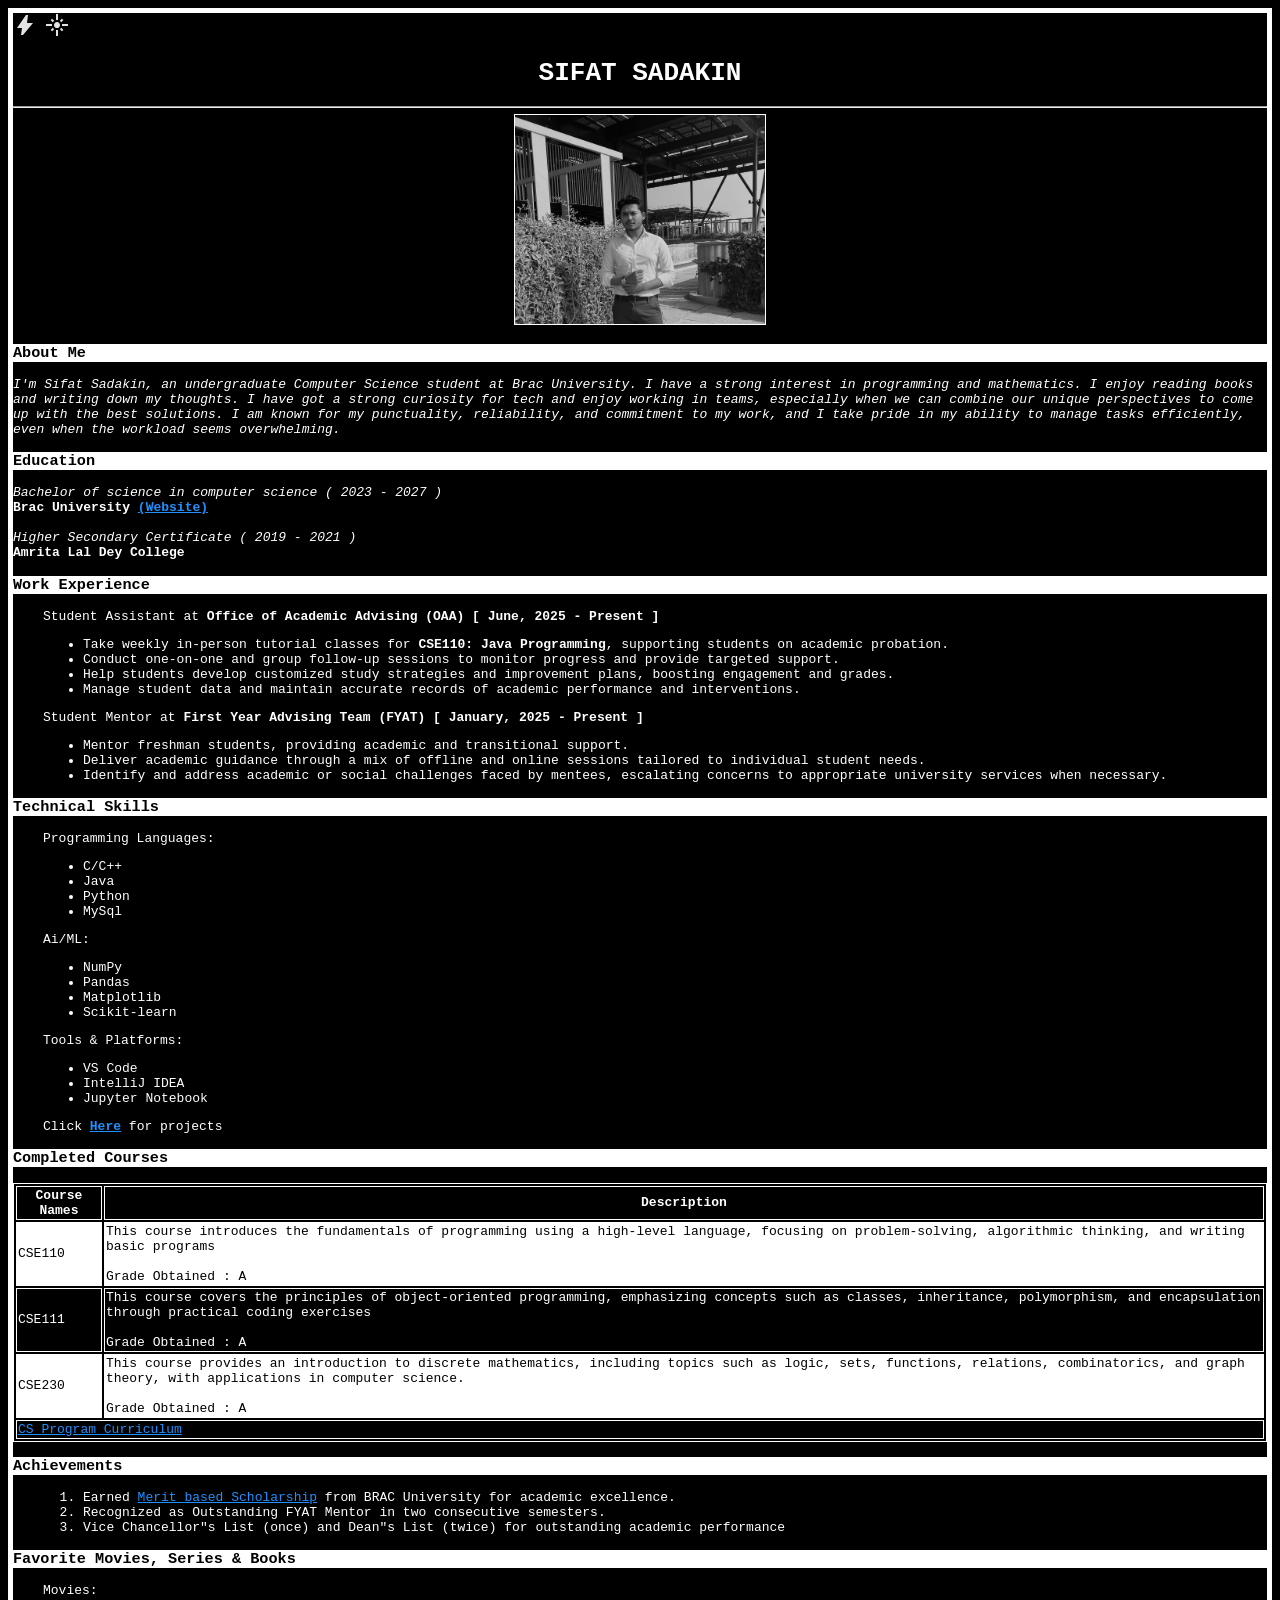
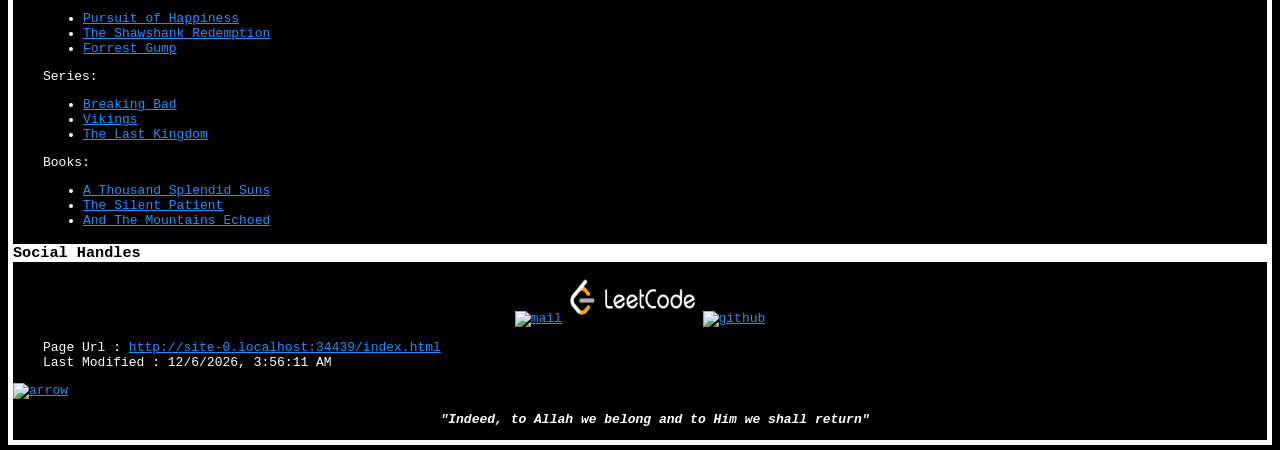
==== index.html @ 4cf9a03c "Add files via upload" ====
<!DOCTYPE html>
<html lang="en">
<head>
    <meta charset="UTF-8">
    <meta name="viewport" content="width=device-width, initial-scale=1.0">
    <title>Portfolio page</title>
    <link rel="stylesheet" href="style.css">
    <style>
        a {
            color:dodgerblue;
        }
    </style>
    </head>
<body>
    <svg xmlns="http://www.w3.org/2000/svg" height="24px" viewBox="0 -960 960 960" width="24px" fill="#e3e3e3" onclick="toggleMode()"><path d="m320-80 40-280H160l360-520h80l-40 320h240L400-80h-80Z"/></svg>
    <svg xmlns="http://www.w3.org/2000/svg" height="24px" viewBox="0 -960 960 960" width="24px" fill="#e3e3e3" onclick="toggleMode()"><path d="M40-440v-80h240v80H40Zm270-154-84-84 56-56 84 84-56 56Zm130-86v-240h80v240h-80Zm210 86-56-56 84-84 56 56-84 84Zm30 154v-80h240v80H680Zm-200 80q-50 0-85-35t-35-85q0-50 35-85t85-35q50 0 85 35t35 85q0 50-35 85t-85 35Zm198 134-84-84 56-56 84 84-56 56Zm-396 0-56-56 84-84 56 56-84 84ZM440-40v-240h80v240h-80Z"/></svg>
    <div id="d1">
        <h1>SIFAT SADAKIN</h1>
        <hr>
        <img src="me.jpg"  width="250" alt="MyPicture" title="display picture" style="border: 1px solid white;">     
    </div>

    <h3> About Me </h3> 

    <i>I'm Sifat Sadakin, an undergraduate Computer Science student at Brac University. I have a strong interest in programming and mathematics. I enjoy reading books and writing down my thoughts. I have got a strong curiosity for tech and enjoy working in teams, especially when we can combine our unique perspectives to come up with the best solutions. I am known for my punctuality, reliability, and commitment to my work, and I take pride in my ability to manage tasks efficiently, even when the workload seems overwhelming.</i>
    <h3> Education </h3> 

    <i>Bachelor of science in computer science ( 2023 - 2027 )</i><br> 
    <b>Brac University <a href="https://www.bracu.ac.bd/">(Website)</a></b><br><br>
    <i>Higher Secondary Certificate ( 2019 - 2021 )</i><br>
    <b>Amrita Lal Dey College</b>

    <h3> Work Experience </h3> 

    <p>Student Assistant at <b>Office of Academic Advising (OAA) [ June, 2025 - Present ] </b></p>
    <ul>
        <li>Take weekly in-person tutorial classes for <b>CSE110: Java Programming</b>, supporting students on academic probation.</li>
        <li>Conduct one-on-one and group follow-up sessions to monitor progress and provide targeted support.</li>
        <li>Help students develop customized study strategies and improvement plans, boosting engagement and grades.</li>
        <li>Manage student data and maintain accurate records of academic performance and interventions.</li>
    </ul>

    <p>Student Mentor at <b>First Year Advising Team (FYAT) [ January, 2025 - Present ]</b></p>
    <ul>
        <li>Mentor freshman students, providing academic and transitional support.</li>
        <li>Deliver academic guidance through a mix of offline and online sessions tailored to individual student needs.</li>
        <li>Identify and address academic or social challenges faced by mentees, escalating concerns to appropriate university services when necessary.</li>
    </ul>
    <h3> Technical Skills </h3>

    <p>Programming Languages:</p>
    <ul>
        <li> C/C++</li>
        <li>Java</li>
        <li>Python</li>
        <li>MySql</li>
    </ul>

    <p>Ai/ML:</p>
    <ul> 
        <li>NumPy</li>
        <li>Pandas</li>
        <li>Matplotlib</li>
        <li>Scikit-learn</li>
    </ul>

    <p>Tools & Platforms:</p>
    <ul> 
        <li>VS Code</li>
        <li>IntelliJ IDEA</li>
        <li>Jupyter Notebook</li>
    </ul>
    <p> Click <b><a href="project.html">Here</a></b> for projects</p>
    <h3> Completed Courses </h3> 
    <table>

        <thead>
            <tr>
                <th> Course Names</th>
                <th> Description </th>
            </tr>
        </thead>

        <tbody>
            <tr>
                <td> CSE110</td>
                <td> This course introduces the fundamentals of programming using a high-level language, focusing on problem-solving, algorithmic thinking, and writing basic programs <br><br>Grade Obtained : A</td>
                
            </tr>
            <tr>
                <td> CSE111</td>
                <td> This course covers the principles of object-oriented programming, emphasizing concepts such as classes, inheritance, polymorphism, and encapsulation through practical coding exercises<br><br>Grade Obtained : A</td>
            </tr>
            <tr>
                <td> CSE230</td>
                <td> This course provides an introduction to discrete mathematics, including topics such as logic, sets, functions, relations, combinatorics, and graph theory, with applications in computer science.<br><br>Grade Obtained : A</td>
            </tr>
        </tbody>
        <tfoot>
            <tr> 
                <td colspan="2"> <a href="https://www.bracu.ac.bd/sites/default/files/CSE/PDF/Semester%20Wise%20CS%20(Tabular%20form)-new.pdf" target="_blank"> CS Program Curriculum </a></td>
            </tr>
        </tfoot>
    </table>
    


    <h3> Achievements </h3> 
    <ol> 
        <li> Earned <a href="https://www.bracu.ac.bd/admissions/international-applicants/scholarship-financial-aid" target="_blank"> Merit based Scholarship</a> from BRAC University for academic excellence.</li>
        <li> Recognized as Outstanding FYAT Mentor in two consecutive semesters.</li>
        <li>Vice Chancellor"s List (once) and Dean"s List (twice) for outstanding academic performance</li>
    </ol>

    <h3> Favorite Movies, Series & Books </h3> 
    <p>Movies:</p>
    <ul>
        <li> <a href="https://www.imdb.com/title/tt0454921/" target="_blank"> Pursuit of Happiness </a></li>
        <li> <a href="https://www.imdb.com/title/tt0111161/" target="_blank"> The Shawshank Redemption </a></li>
        <li> <a href="https://www.imdb.com/title/tt0109830/" target="_blank"> Forrest Gump </a></li>
    </ul>

    <p>Series:</p>
    <ul>
        <li> <a href="https://www.imdb.com/title/tt0903747/" target="_blank"> Breaking Bad </a></li>
        <li> <a href="https://www.imdb.com/title/tt2306299/" target="_blank"> Vikings </a></li>
        <li> <a href="https://www.imdb.com/title/tt4179452/" target="_blank"> The Last Kingdom </a></li>
    </ul>
    <p>Books:</p>
    <ul> 
        <li> <a href="https://en.wikipedia.org/wiki/A_Thousand_Splendid_Suns" target="_blank"> A Thousand Splendid Suns </a></li>
        <li> <a href="https://en.wikipedia.org/wiki/The_Silent_Patient" target="_blank"> The Silent Patient </a></li>
        <li> <a href="https://en.wikipedia.org/wiki/And_the_Mountains_Echoed" target="_blank"> And The Mountains Echoed </a></li>
    </ul>

    <h3> Social Handles </h3> 
    <div style="text-align: center;">
    <a href="mailto:sifat.sadakin2002@gmail.com" target="_blank"><img src="https://cdn-icons-png.flaticon.com/128/17717/17717699.png" alt="mail" height="50" width="50"></a>
    <a href="https://leetcode.com/u/siffyyrox_x/" target="_blank"><img src="[data-uri]" alt="leetcode" height="45" width="125"></a>
    <a href="https://github.com/siffyyrox-x" target="_blank"> <img src="https://cdn-icons-png.flaticon.com/128/733/733553.png" height="50" width="45" alt="github"></a>
    </div>
    <p id="footer"></p>
    <a href="#d1"><img src="https://cdn-icons-png.flaticon.com/128/14035/14035529.png" height="40" width="40" alt="arrow"></a>
    <p style="text-align: center;"><i><b>"Indeed, to Allah we belong and to Him we shall return"</b></i></p>

    <script src="pageUpdate.js"></script>
    



</body>

</html>
---- style.css ----
:root{
    --bg1-color: white;
    --bg2-color : black;
    --text1-color: white;
    --text2-color: black;
    --link-color : red;
    --misc-color : #00aaff;
    --border-color : white;
}

.dark-mode{
    --bg1-color: black;
    --bg2-color : white;
    --text1-color: black;
    --text2-color: white;
    --link-color : black;
    --misc1-color : #1eff00;
    --border-color : black;
}

body{
    border: 5px solid var(--border-color);
    background-color:  var(--bg2-color);
    color: var(--text1-color);
    font-family: monospace;
}

#d1{
    text-align: center;
}

h3{
    background-color: var(--bg1-color);
    color: var(--text2-color); 
}

p,li {
    margin-left: 30px ;
  }

table,th, td{
    border: 1px solid var(--border-color);
}

tbody tr:nth-child(even) {
background-color: var(--bg2-color); 
color: var(--text1-color);
}

tbody tr:nth-child(odd) {
background-color: var(--bg1-color); 
color: var(--text2-color);
}

a{
    color: var(--misc-color);
}

a:hover{
    color: var(--link-color);
}

img:hover{
    border: 1px solid var(--link-color);
}
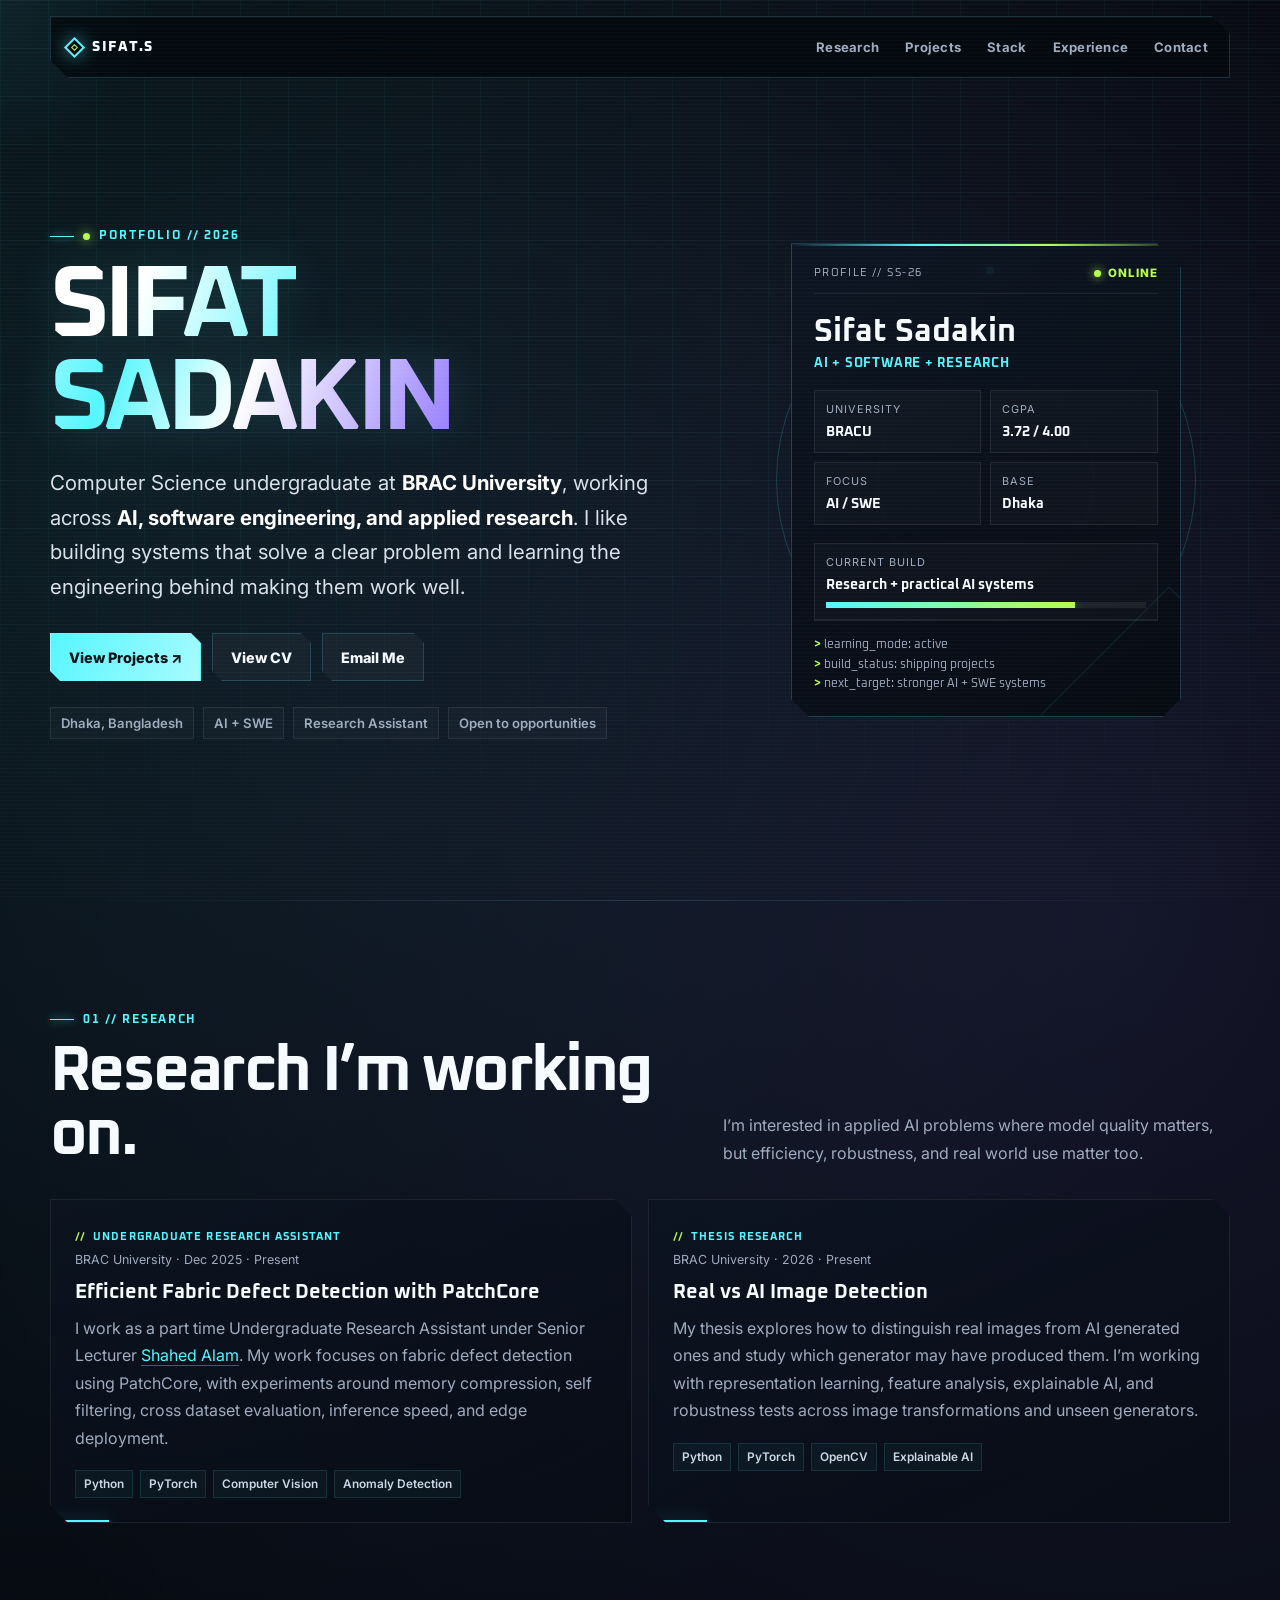
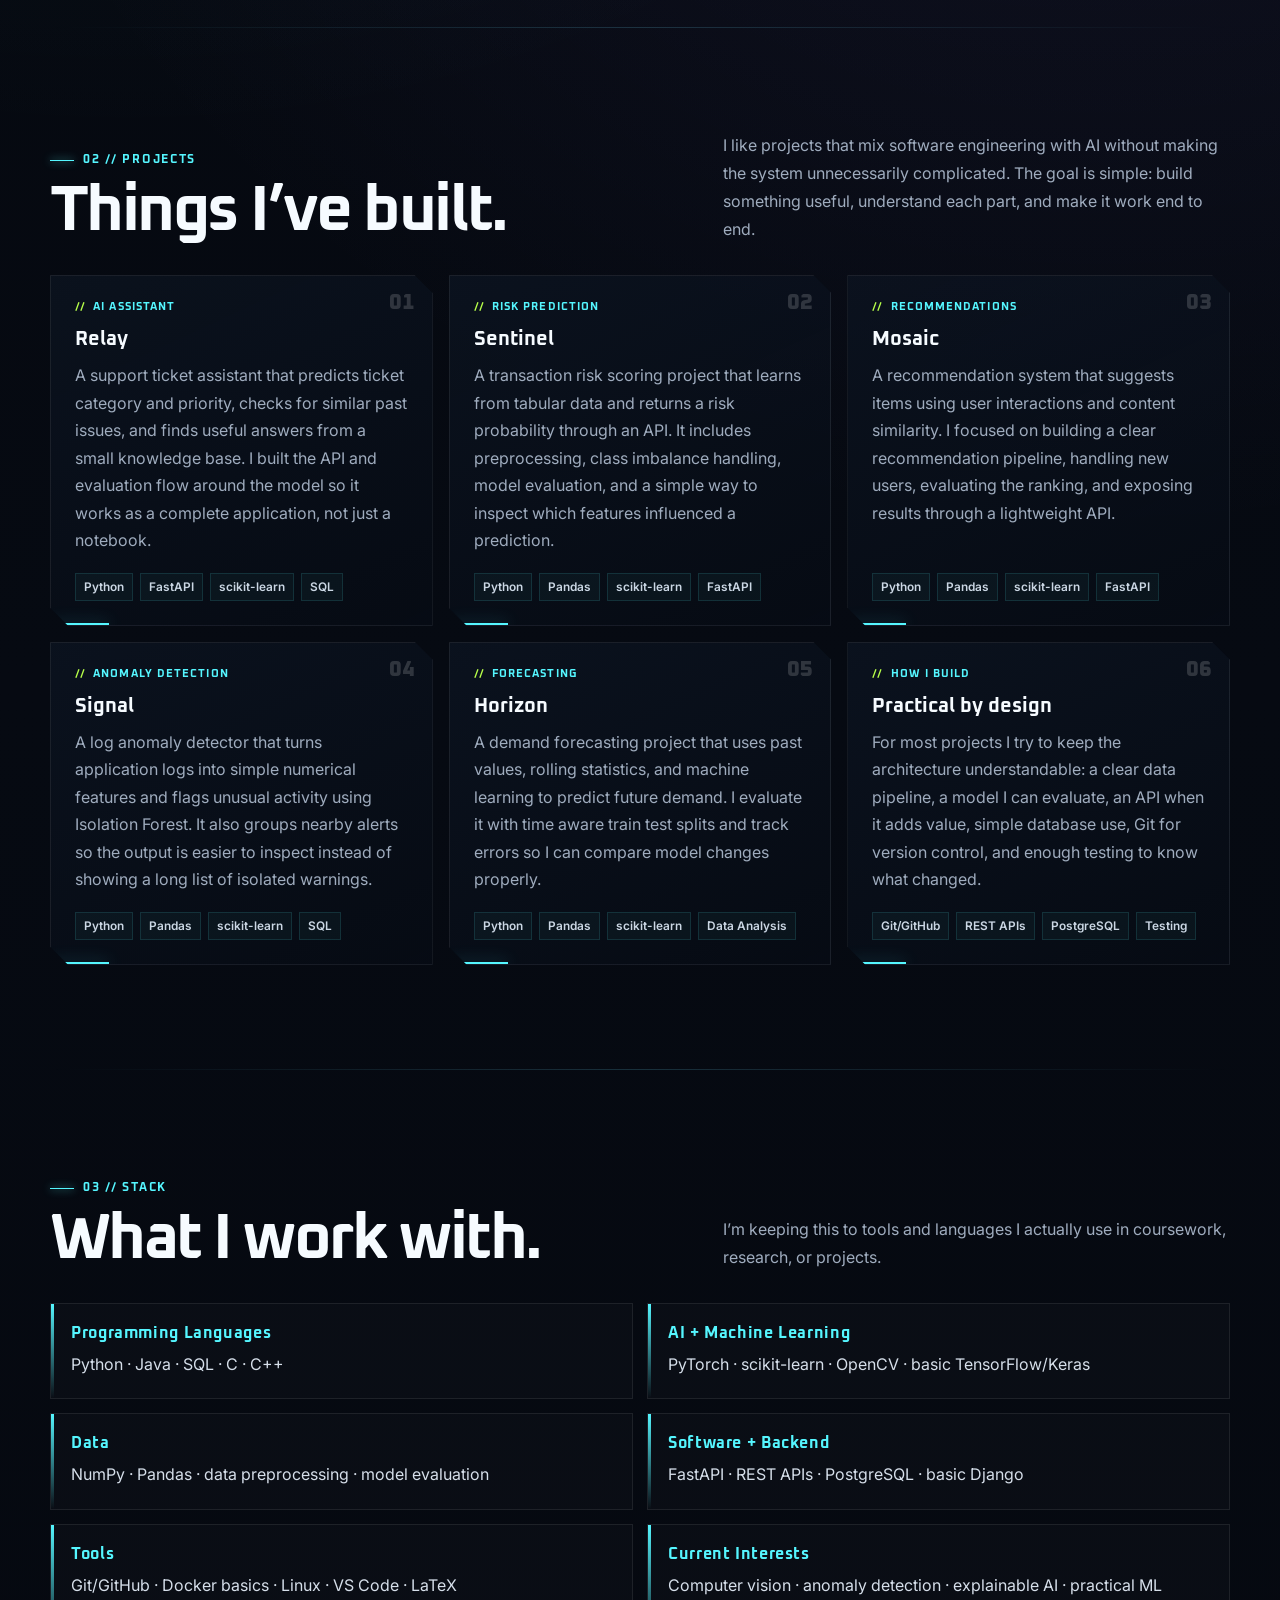
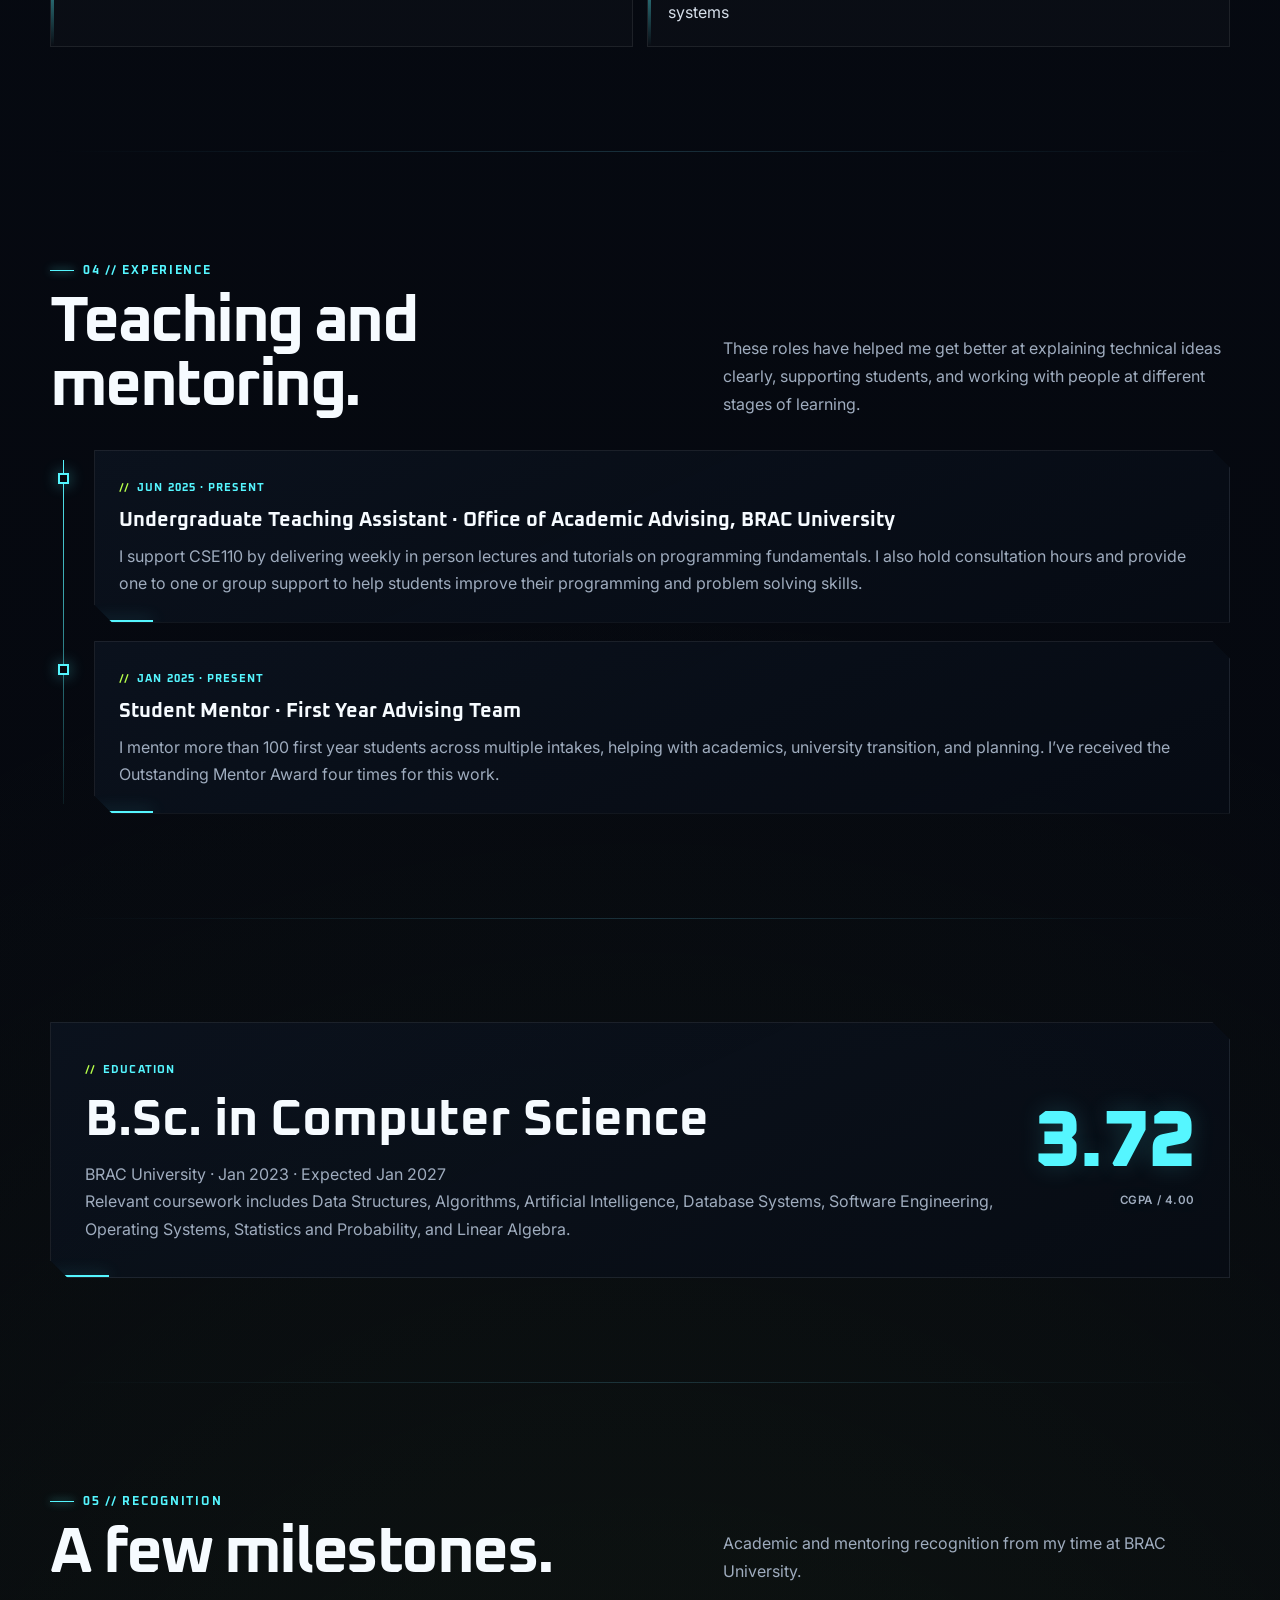
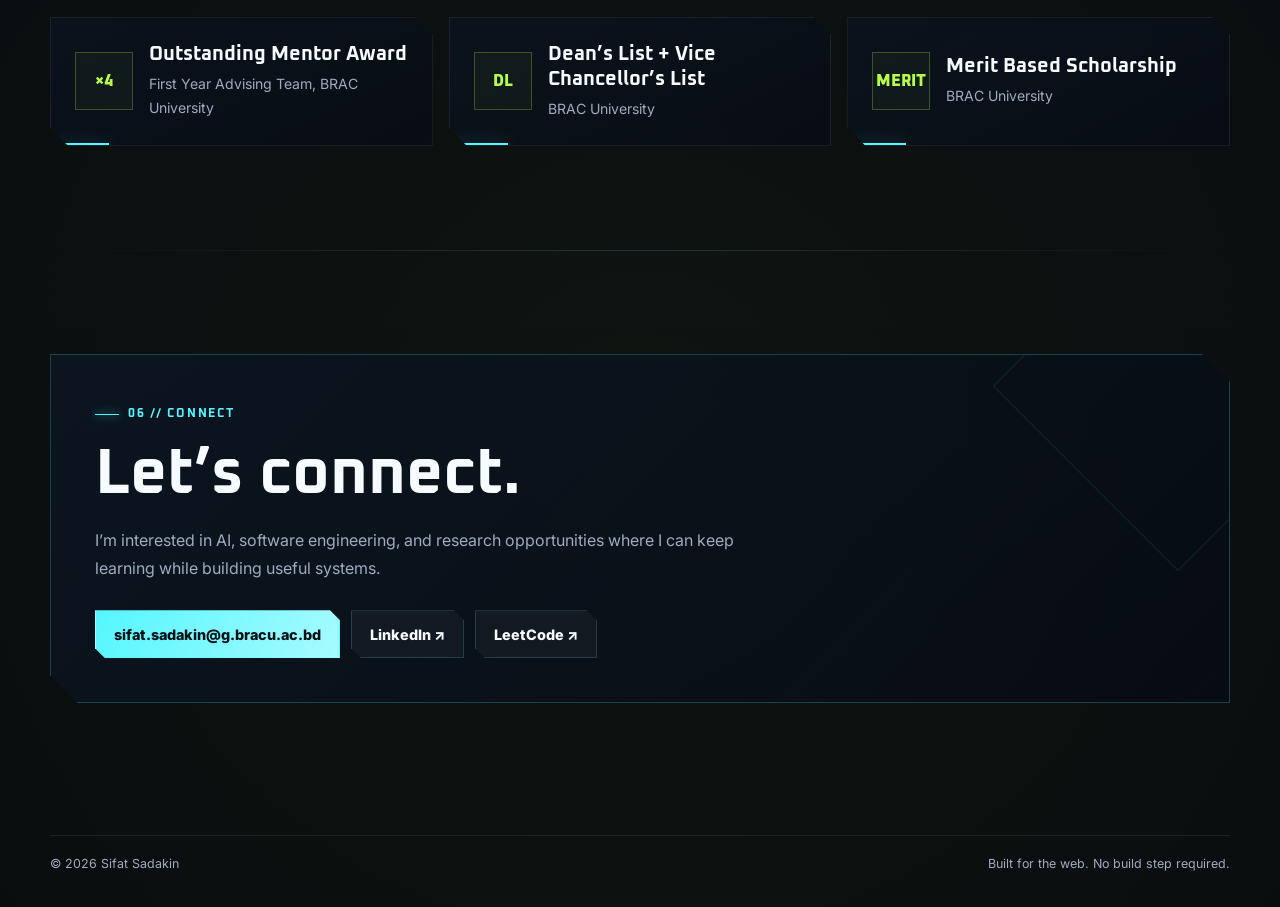
==== commit 37e9cb04: "Update portfolio and CV" ====
--- a/index.html
+++ b/index.html
@@ -1,154 +1,542 @@
-<!DOCTYPE html>
+<!doctype html>
 <html lang="en">
 <head>
-    <meta charset="UTF-8">
-    <meta name="viewport" content="width=device-width, initial-scale=1.0">
-    <title>Portfolio page</title>
-    <link rel="stylesheet" href="style.css">
-    <style>
-        a {
-            color:dodgerblue;
+  <meta charset="utf-8" />
+  <meta name="viewport" content="width=device-width, initial-scale=1" />
+  <meta name="description" content="Sifat Sadakin — Computer Science undergraduate at BRAC University working across AI, software engineering, and applied research." />
+  <meta name="theme-color" content="#05070d" />
+  <title>Sifat Sadakin | AI + Software + Research</title>
+
+  <link rel="preconnect" href="https://fonts.googleapis.com" />
+  <link rel="preconnect" href="https://fonts.gstatic.com" crossorigin />
+  <link href="https://fonts.googleapis.com/css2?family=Inter:wght@400;500;600;700&family=Oxanium:wght@500;600;700;800&display=swap" rel="stylesheet" />
+
+  <style>
+    :root{
+      --bg:#05070d;
+      --bg-2:#080d17;
+      --panel:rgba(9,15,26,.78);
+      --panel-2:rgba(11,19,31,.94);
+      --text:#f6fbff;
+      --muted:#9facbe;
+      --cyan:#55f6ff;
+      --lime:#b7ff4a;
+      --violet:#957cff;
+      --line:rgba(112,224,255,.18);
+      --line-soft:rgba(255,255,255,.08);
+      --max:1180px;
+      --hud-cut:18px;
+    }
+
+    *{box-sizing:border-box}
+    html{scroll-behavior:smooth}
+    body{
+      margin:0;
+      color:var(--text);
+      background:
+        radial-gradient(circle at 10% 8%,rgba(85,246,255,.09),transparent 24%),
+        radial-gradient(circle at 86% 16%,rgba(149,124,255,.10),transparent 25%),
+        radial-gradient(circle at 50% 92%,rgba(183,255,74,.055),transparent 28%),
+        linear-gradient(180deg,#05070d 0%,#060a12 40%,#05070d 100%);
+      font-family:"Inter",system-ui,-apple-system,BlinkMacSystemFont,"Segoe UI",sans-serif;
+      overflow-x:hidden;
+      min-height:100vh;
+    }
+
+    body::before{
+      content:"";
+      position:fixed;
+      inset:0;
+      z-index:-4;
+      pointer-events:none;
+      background-image:
+        linear-gradient(rgba(85,246,255,.035) 1px,transparent 1px),
+        linear-gradient(90deg,rgba(85,246,255,.035) 1px,transparent 1px);
+      background-size:48px 48px;
+      mask-image:linear-gradient(to bottom,black 0%,black 58%,transparent 100%);
+    }
+
+    body::after{
+      content:"";
+      position:fixed;
+      inset:0;
+      pointer-events:none;
+      z-index:9998;
+      opacity:.035;
+      background:repeating-linear-gradient(to bottom,rgba(255,255,255,.6) 0,rgba(255,255,255,.6) 1px,transparent 1px,transparent 4px);
+      mix-blend-mode:screen;
+    }
+
+    .pointer-glow{
+      position:fixed;
+      width:380px;
+      height:380px;
+      border-radius:50%;
+      pointer-events:none;
+      z-index:-2;
+      transform:translate(-50%,-50%);
+      background:radial-gradient(circle,rgba(85,246,255,.07),transparent 62%);
+      transition:opacity .2s ease;
+    }
+
+    ::selection{background:var(--cyan);color:#031015}
+    a{color:inherit}
+    button,a{-webkit-tap-highlight-color:transparent}
+    h1,h2,h3,p{margin-top:0}
+    h1,h2,h3{font-family:"Oxanium",sans-serif}
+
+    .shell{width:min(calc(100% - 34px),var(--max));margin-inline:auto}
+    .muted{color:var(--muted)}
+    .inline-link{color:var(--cyan);text-decoration:none;border-bottom:1px solid rgba(85,246,255,.38)}
+    .inline-link:hover{color:#fff;border-bottom-color:#fff}
+
+    .skip-link{position:fixed;left:16px;top:-70px;z-index:10000;padding:10px 14px;background:#fff;color:#000;border-radius:8px}
+    .skip-link:focus{top:16px}
+
+    .nav-wrap{position:fixed;inset:16px 0 auto;z-index:1000;pointer-events:none}
+    nav{
+      pointer-events:auto;
+      display:flex;
+      align-items:center;
+      justify-content:space-between;
+      gap:18px;
+      min-height:62px;
+      padding:8px 10px 8px 16px;
+      border:1px solid var(--line);
+      background:rgba(5,8,14,.78);
+      backdrop-filter:blur(18px) saturate(130%);
+      clip-path:polygon(0 0,calc(100% - 18px) 0,100% 18px,100% 100%,18px 100%,0 calc(100% - 18px));
+      box-shadow:0 18px 50px rgba(0,0,0,.35),inset 0 1px 0 rgba(255,255,255,.03);
+    }
+
+    .brand{display:flex;align-items:center;gap:10px;text-decoration:none;font-family:"Oxanium",sans-serif;font-weight:800;letter-spacing:.12em;font-size:.9rem}
+    .brand-mark{width:15px;height:15px;border:2px solid var(--cyan);position:relative;transform:rotate(45deg);box-shadow:0 0 18px rgba(85,246,255,.6)}
+    .brand-mark::after{content:"";position:absolute;inset:3px;border:1px solid var(--lime)}
+    .nav-links{display:flex;align-items:center;gap:4px}
+    .nav-links a{color:var(--muted);text-decoration:none;padding:9px 11px;font-size:.82rem;font-weight:700;letter-spacing:.02em}
+    .nav-links a:hover,.nav-links a.active{color:var(--cyan);background:rgba(85,246,255,.055)}
+    .menu-btn{display:none;width:44px;height:44px;border:1px solid var(--line);background:rgba(255,255,255,.035);color:#fff;font-size:1.05rem;cursor:pointer}
+
+    main{position:relative}
+    .hero{min-height:100svh;display:grid;align-items:center;padding:132px 0 72px}
+    .hero-grid{display:grid;grid-template-columns:1.14fr .86fr;gap:44px;align-items:center}
+
+    .status-line,.section-kicker,.hud-label{
+      display:inline-flex;
+      align-items:center;
+      gap:9px;
+      color:var(--cyan);
+      font-family:"Oxanium",sans-serif;
+      font-size:.72rem;
+      font-weight:700;
+      letter-spacing:.15em;
+      text-transform:uppercase;
+    }
+    .status-line::before,.section-kicker::before{content:"";width:24px;height:1px;background:currentColor;box-shadow:0 0 9px currentColor}
+    .status-dot{width:7px;height:7px;border-radius:50%;background:var(--lime);box-shadow:0 0 12px var(--lime)}
+
+    h1{font-size:clamp(3.35rem,8vw,7.2rem);line-height:.9;letter-spacing:-.055em;margin:18px 0 20px;max-width:900px}
+    .hero-name{background:linear-gradient(110deg,#fff 15%,var(--cyan) 46%,#fff 66%,var(--violet));-webkit-background-clip:text;background-clip:text;color:transparent;filter:drop-shadow(0 0 22px rgba(85,246,255,.14))}
+    .hero-copy{max-width:770px;color:#d8e0ea;font-size:clamp(1.03rem,2vw,1.28rem);line-height:1.7}
+    .hero-copy strong{color:#fff}
+    .hero-actions{display:flex;flex-wrap:wrap;gap:11px;margin-top:28px}
+
+    .btn{display:inline-flex;align-items:center;justify-content:center;gap:9px;min-height:48px;padding:0 18px;text-decoration:none;font-weight:800;font-size:.9rem;border:1px solid var(--line);transition:.22s ease;clip-path:polygon(0 0,calc(100% - 10px) 0,100% 10px,100% 100%,10px 100%,0 calc(100% - 10px))}
+    .btn:hover{transform:translateY(-2px)}
+    .btn-primary{background:linear-gradient(120deg,var(--cyan),#a7fbff);color:#031015;border-color:transparent;box-shadow:0 10px 30px rgba(85,246,255,.17)}
+    .btn-secondary{background:rgba(255,255,255,.035)}
+    .btn-secondary:hover{border-color:rgba(85,246,255,.45);color:var(--cyan)}
+
+    .hero-meta{display:flex;flex-wrap:wrap;gap:9px;margin-top:26px}
+    .meta-pill{padding:7px 10px;border:1px solid var(--line-soft);background:rgba(255,255,255,.025);color:var(--muted);font-size:.82rem;font-weight:600}
+
+    .hud-stage{position:relative;min-height:510px;display:grid;place-items:center}
+    .hud-ring{position:absolute;width:min(86vw,420px);aspect-ratio:1;border:1px solid rgba(85,246,255,.18);border-radius:50%;animation:spin 20s linear infinite}
+    .hud-ring::before{content:"";position:absolute;inset:9%;border:1px dashed rgba(149,124,255,.22);border-radius:50%}
+    .hud-ring::after{content:"";position:absolute;inset:24%;border:1px solid rgba(183,255,74,.15);border-radius:50%}
+    .hud-ring span{position:absolute;left:50%;top:-4px;width:8px;height:8px;border-radius:50%;background:var(--cyan);box-shadow:0 0 18px var(--cyan)}
+    @keyframes spin{to{transform:rotate(360deg)}}
+
+    .player-card{
+      width:min(94%,390px);
+      position:relative;
+      z-index:2;
+      padding:22px;
+      border:1px solid rgba(85,246,255,.24);
+      background:linear-gradient(155deg,rgba(13,22,35,.96),rgba(7,11,18,.9));
+      clip-path:polygon(0 0,calc(100% - 24px) 0,100% 24px,100% calc(100% - 18px),calc(100% - 18px) 100%,18px 100%,0 calc(100% - 18px));
+      box-shadow:0 30px 85px rgba(0,0,0,.5),inset 0 1px 0 rgba(255,255,255,.04);
+      overflow:hidden;
+    }
+    .player-card::before{content:"";position:absolute;left:0;right:0;top:0;height:2px;background:linear-gradient(90deg,transparent,var(--cyan),var(--lime),transparent)}
+    .player-card::after{content:"";position:absolute;width:180px;height:180px;right:-80px;bottom:-90px;border:1px solid rgba(85,246,255,.1);transform:rotate(45deg)}
+    .player-top{display:flex;align-items:center;justify-content:space-between;gap:12px;padding-bottom:13px;margin-bottom:18px;border-bottom:1px solid var(--line-soft)}
+    .player-id{font-family:"Oxanium",sans-serif;font-size:.7rem;color:var(--muted);letter-spacing:.14em}
+    .live{display:flex;align-items:center;gap:7px;color:var(--lime);font-size:.72rem;font-weight:800;letter-spacing:.08em}
+    .live i{width:7px;height:7px;border-radius:50%;background:var(--lime);box-shadow:0 0 10px var(--lime)}
+    .player-card h2{font-size:2rem;margin-bottom:4px}
+    .player-card .role{color:var(--cyan);font-family:"Oxanium",sans-serif;font-size:.83rem;font-weight:700;letter-spacing:.06em}
+    .hud-grid{display:grid;grid-template-columns:1fr 1fr;gap:9px;margin:18px 0}
+    .hud-cell{border:1px solid var(--line-soft);background:rgba(255,255,255,.02);padding:11px}
+    .hud-cell small{display:block;color:var(--muted);font-size:.68rem;text-transform:uppercase;letter-spacing:.09em;margin-bottom:4px}
+    .hud-cell strong{font-family:"Oxanium",sans-serif;font-size:.9rem}
+    .bar{height:6px;background:rgba(255,255,255,.07);overflow:hidden;margin-top:8px}
+    .bar span{display:block;height:100%;background:linear-gradient(90deg,var(--cyan),var(--lime));box-shadow:0 0 12px rgba(85,246,255,.35)}
+    .command{font-family:"Oxanium",sans-serif;font-size:.72rem;color:var(--muted);line-height:1.7;border-top:1px solid var(--line-soft);padding-top:14px}
+    .command b{color:var(--lime)}
+
+    section{padding:104px 0;position:relative}
+    section + section::before{content:"";position:absolute;top:0;left:50%;width:min(calc(100% - 34px),var(--max));height:1px;transform:translateX(-50%);background:linear-gradient(90deg,transparent,var(--line),transparent)}
+    .section-head{display:grid;grid-template-columns:1fr .8fr;gap:40px;align-items:end;margin-bottom:32px}
+    .section-head h2{font-size:clamp(2.2rem,5vw,4.25rem);letter-spacing:-.04em;line-height:1;margin:12px 0 0}
+    .section-head p{margin:0;color:var(--muted);line-height:1.75;max-width:610px}
+
+    .grid{display:grid;gap:16px}
+    .grid-2{grid-template-columns:repeat(2,1fr)}
+    .grid-3{grid-template-columns:repeat(3,1fr)}
+
+    .card{
+      position:relative;
+      padding:24px;
+      border:1px solid var(--line-soft);
+      background:linear-gradient(155deg,rgba(12,20,33,.78),rgba(7,12,21,.72));
+      clip-path:polygon(0 0,calc(100% - var(--hud-cut)) 0,100% var(--hud-cut),100% 100%,var(--hud-cut) 100%,0 calc(100% - var(--hud-cut)));
+      transition:transform .24s ease,border-color .24s ease,background .24s ease;
+      overflow:hidden;
+    }
+    .card::after{content:"";position:absolute;left:0;bottom:0;width:58px;height:2px;background:var(--cyan);box-shadow:0 0 16px rgba(85,246,255,.45)}
+    .card:hover{transform:translateY(-4px);border-color:rgba(85,246,255,.28);background:linear-gradient(155deg,rgba(14,25,40,.88),rgba(7,12,21,.8))}
+    .card h3{font-size:1.24rem;margin:13px 0 10px}
+    .card p{color:var(--muted);line-height:1.72;margin-bottom:0}
+    .card-tag{display:inline-flex;align-items:center;gap:7px;color:var(--cyan);font-family:"Oxanium",sans-serif;font-size:.68rem;font-weight:700;letter-spacing:.1em;text-transform:uppercase}
+    .card-tag::before{content:"//";color:var(--lime)}
+    .period{color:var(--muted);font-size:.78rem;margin-top:8px}
+    .tech{display:flex;flex-wrap:wrap;gap:7px;margin-top:18px}
+    .tech span{padding:6px 8px;border:1px solid rgba(85,246,255,.12);background:rgba(85,246,255,.035);color:#cbd7e4;font-size:.74rem;font-weight:600}
+
+    .project-card{min-height:285px;display:flex;flex-direction:column}
+    .project-card .tech{margin-top:auto;padding-top:18px}
+    .project-index{position:absolute;right:17px;top:14px;color:rgba(255,255,255,.16);font-family:"Oxanium",sans-serif;font-weight:800;font-size:1.35rem}
+
+    .skills-wrap{display:grid;grid-template-columns:repeat(2,1fr);gap:14px}
+    .skill-block{padding:20px;border:1px solid var(--line-soft);background:rgba(255,255,255,.018);position:relative}
+    .skill-block::before{content:"";position:absolute;left:0;top:0;width:3px;height:100%;background:linear-gradient(var(--cyan),transparent)}
+    .skill-block h3{font-size:.98rem;color:var(--cyan);letter-spacing:.04em;margin-bottom:8px}
+    .skill-block p{margin:0;color:#d6dfea;line-height:1.7}
+
+    .timeline{display:grid;gap:18px;position:relative}
+    .timeline::before{content:"";position:absolute;left:13px;top:10px;bottom:10px;width:1px;background:linear-gradient(var(--cyan),rgba(85,246,255,.08))}
+    .timeline-item{display:grid;grid-template-columns:28px 1fr;gap:16px;align-items:start}
+    .timeline-dot{width:11px;height:11px;border:2px solid var(--cyan);background:var(--bg);margin-top:23px;margin-left:8px;box-shadow:0 0 15px rgba(85,246,255,.45);z-index:1}
+
+    .edu-card{display:grid;grid-template-columns:1fr auto;gap:28px;align-items:center;padding:34px}
+    .edu-card h2{font-size:clamp(1.8rem,4vw,3.2rem);margin:12px 0 8px}
+    .edu-number{font-family:"Oxanium",sans-serif;font-size:clamp(3rem,7vw,5rem);font-weight:800;color:var(--cyan);text-align:right;text-shadow:0 0 24px rgba(85,246,255,.18)}
+    .edu-number small{display:block;color:var(--muted);font-family:"Inter",sans-serif;font-size:.72rem;font-weight:600;letter-spacing:.05em}
+
+    .awards{display:grid;grid-template-columns:repeat(3,1fr);gap:16px}
+    .award{display:flex;align-items:center;gap:16px}
+    .award .icon{min-width:58px;height:58px;display:grid;place-items:center;border:1px solid rgba(183,255,74,.25);color:var(--lime);font-family:"Oxanium",sans-serif;font-weight:800;background:rgba(183,255,74,.035)}
+    .award h3{margin:0 0 5px}.award p{margin:0;font-size:.88rem}
+
+    .contact-box{padding:44px;border:1px solid rgba(85,246,255,.22);background:linear-gradient(135deg,rgba(12,22,34,.88),rgba(7,12,20,.82));clip-path:polygon(0 0,calc(100% - 28px) 0,100% 28px,100% 100%,28px 100%,0 calc(100% - 28px));position:relative;overflow:hidden}
+    .contact-box::before{content:"";position:absolute;right:-80px;top:-100px;width:260px;height:260px;border:1px solid rgba(85,246,255,.09);transform:rotate(45deg)}
+    .contact-box h2{font-size:clamp(2.3rem,5vw,4.7rem);margin:13px 0 12px}
+    .contact-box p{color:var(--muted);line-height:1.75;max-width:700px}
+    .contact-actions{position:relative;z-index:1}
+
+    footer{padding:28px 0 36px;color:var(--muted);font-size:.78rem}
+    .footer-row{display:flex;justify-content:space-between;gap:18px;border-top:1px solid var(--line-soft);padding-top:20px}
+
+    .reveal{opacity:0;transform:translateY(18px);transition:opacity .6s ease,transform .6s ease}
+    .reveal.visible{opacity:1;transform:none}
+
+    @media (max-width:980px){
+      .hero-grid{grid-template-columns:1fr}.hud-stage{min-height:420px}.section-head{grid-template-columns:1fr;gap:16px}.grid-3{grid-template-columns:repeat(2,1fr)}.awards{grid-template-columns:1fr}.nav-links{display:none;position:absolute;top:70px;left:17px;right:17px;flex-direction:column;align-items:stretch;padding:10px;border:1px solid var(--line);background:rgba(5,8,14,.96);backdrop-filter:blur(18px)}.nav-links.open{display:flex}.nav-links a{padding:12px}.menu-btn{display:block}
+    }
+
+    @media (max-width:680px){
+      .shell{width:min(calc(100% - 24px),var(--max))}.hero{padding-top:118px}.hero-grid{gap:22px}.hud-stage{min-height:365px}.hud-ring{width:min(84vw,330px)}.player-card{width:min(96%,350px)}section{padding:78px 0}.grid-2,.grid-3,.skills-wrap{grid-template-columns:1fr}.edu-card{grid-template-columns:1fr}.edu-number{text-align:left}.contact-box{padding:28px 22px}.footer-row{flex-direction:column}.nav-wrap{inset:10px 0 auto}.hero-actions .btn{width:100%}
+    }
+
+    @media (prefers-reduced-motion:reduce){html{scroll-behavior:auto}.hud-ring{animation:none}.reveal{opacity:1;transform:none;transition:none}.btn,.card{transition:none}}
+  </style>
+</head>
+<body>
+  <a class="skip-link" href="#main">Skip to content</a>
+  <div class="pointer-glow" id="pointerGlow" aria-hidden="true"></div>
+
+  <div class="nav-wrap">
+    <div class="shell">
+      <nav aria-label="Primary navigation">
+        <a class="brand" href="#top"><span class="brand-mark" aria-hidden="true"></span> SIFAT.S</a>
+        <div class="nav-links" id="navLinks">
+          <a href="#research">Research</a>
+          <a href="#projects">Projects</a>
+          <a href="#skills">Stack</a>
+          <a href="#experience">Experience</a>
+          <a href="#contact">Contact</a>
+        </div>
+        <button class="menu-btn" id="menuBtn" aria-label="Open navigation" aria-expanded="false">☰</button>
+      </nav>
+    </div>
+  </div>
+
+  <main id="main">
+    <section class="hero" id="top">
+      <div class="shell hero-grid">
+        <div>
+          <div class="status-line"><span class="status-dot"></span> Portfolio // 2026</div>
+          <h1><span class="hero-name">SIFAT<br />SADAKIN</span></h1>
+          <p class="hero-copy">Computer Science undergraduate at <strong>BRAC University</strong>, working across <strong>AI, software engineering, and applied research</strong>. I like building systems that solve a clear problem and learning the engineering behind making them work well.</p>
+          <div class="hero-actions">
+            <a class="btn btn-primary" href="#projects">View Projects ↗</a>
+            <a class="btn btn-secondary" href="Sifat_Sadakin_CV.pdf" target="_blank" rel="noopener">View CV</a>
+            <a class="btn btn-secondary" href="mailto:sifat.sadakin@g.bracu.ac.bd">Email Me</a>
+          </div>
+          <div class="hero-meta">
+            <span class="meta-pill">Dhaka, Bangladesh</span>
+            <span class="meta-pill">AI + SWE</span>
+            <span class="meta-pill">Research Assistant</span>
+            <span class="meta-pill">Open to opportunities</span>
+          </div>
+        </div>
+
+        <div class="hud-stage" aria-label="Profile status panel">
+          <div class="hud-ring" aria-hidden="true"><span></span></div>
+          <div class="player-card reveal">
+            <div class="player-top"><div class="player-id">PROFILE // SS-26</div><div class="live"><i></i> ONLINE</div></div>
+            <h2>Sifat Sadakin</h2>
+            <div class="role">AI + SOFTWARE + RESEARCH</div>
+            <div class="hud-grid">
+              <div class="hud-cell"><small>University</small><strong>BRACU</strong></div>
+              <div class="hud-cell"><small>CGPA</small><strong>3.72 / 4.00</strong></div>
+              <div class="hud-cell"><small>Focus</small><strong>AI / SWE</strong></div>
+              <div class="hud-cell"><small>Base</small><strong>Dhaka</strong></div>
+            </div>
+            <div class="hud-cell"><small>Current build</small><strong>Research + practical AI systems</strong><div class="bar"><span style="width:78%"></span></div></div>
+            <div class="command"><b>&gt;</b> learning_mode: active<br /><b>&gt;</b> build_status: shipping projects<br /><b>&gt;</b> next_target: stronger AI + SWE systems</div>
+          </div>
+        </div>
+      </div>
+    </section>
+
+    <section id="research">
+      <div class="shell">
+        <div class="section-head reveal">
+          <div><span class="section-kicker">01 // Research</span><h2>Research I’m working on.</h2></div>
+          <p>I’m interested in applied AI problems where model quality matters, but efficiency, robustness, and real world use matter too.</p>
+        </div>
+        <div class="grid grid-2">
+          <article class="card reveal">
+            <span class="card-tag">Undergraduate Research Assistant</span>
+            <div class="period">BRAC University · Dec 2025 · Present</div>
+            <h3>Efficient Fabric Defect Detection with PatchCore</h3>
+            <p>I work as a part time Undergraduate Research Assistant under Senior Lecturer <a class="inline-link" href="https://www.linkedin.com/in/shahed-alam23/" target="_blank" rel="noopener noreferrer">Shahed Alam</a>. My work focuses on fabric defect detection using PatchCore, with experiments around memory compression, self filtering, cross dataset evaluation, inference speed, and edge deployment.</p>
+            <div class="tech"><span>Python</span><span>PyTorch</span><span>Computer Vision</span><span>Anomaly Detection</span></div>
+          </article>
+
+          <article class="card reveal">
+            <span class="card-tag">Thesis Research</span>
+            <div class="period">BRAC University · 2026 · Present</div>
+            <h3>Real vs AI Image Detection</h3>
+            <p>My thesis explores how to distinguish real images from AI generated ones and study which generator may have produced them. I’m working with representation learning, feature analysis, explainable AI, and robustness tests across image transformations and unseen generators.</p>
+            <div class="tech"><span>Python</span><span>PyTorch</span><span>OpenCV</span><span>Explainable AI</span></div>
+          </article>
+        </div>
+      </div>
+    </section>
+
+    <section id="projects">
+      <div class="shell">
+        <div class="section-head reveal">
+          <div><span class="section-kicker">02 // Projects</span><h2>Things I’ve built.</h2></div>
+          <p>I like projects that mix software engineering with AI without making the system unnecessarily complicated. The goal is simple: build something useful, understand each part, and make it work end to end.</p>
+        </div>
+
+        <div class="grid grid-3">
+          <article class="card project-card reveal">
+            <span class="project-index">01</span><span class="card-tag">AI Assistant</span>
+            <h3>Relay</h3>
+            <p>A support ticket assistant that predicts ticket category and priority, checks for similar past issues, and finds useful answers from a small knowledge base. I built the API and evaluation flow around the model so it works as a complete application, not just a notebook.</p>
+            <div class="tech"><span>Python</span><span>FastAPI</span><span>scikit-learn</span><span>SQL</span></div>
+          </article>
+
+          <article class="card project-card reveal">
+            <span class="project-index">02</span><span class="card-tag">Risk Prediction</span>
+            <h3>Sentinel</h3>
+            <p>A transaction risk scoring project that learns from tabular data and returns a risk probability through an API. It includes preprocessing, class imbalance handling, model evaluation, and a simple way to inspect which features influenced a prediction.</p>
+            <div class="tech"><span>Python</span><span>Pandas</span><span>scikit-learn</span><span>FastAPI</span></div>
+          </article>
+
+          <article class="card project-card reveal">
+            <span class="project-index">03</span><span class="card-tag">Recommendations</span>
+            <h3>Mosaic</h3>
+            <p>A recommendation system that suggests items using user interactions and content similarity. I focused on building a clear recommendation pipeline, handling new users, evaluating the ranking, and exposing results through a lightweight API.</p>
+            <div class="tech"><span>Python</span><span>Pandas</span><span>scikit-learn</span><span>FastAPI</span></div>
+          </article>
+
+          <article class="card project-card reveal">
+            <span class="project-index">04</span><span class="card-tag">Anomaly Detection</span>
+            <h3>Signal</h3>
+            <p>A log anomaly detector that turns application logs into simple numerical features and flags unusual activity using Isolation Forest. It also groups nearby alerts so the output is easier to inspect instead of showing a long list of isolated warnings.</p>
+            <div class="tech"><span>Python</span><span>Pandas</span><span>scikit-learn</span><span>SQL</span></div>
+          </article>
+
+          <article class="card project-card reveal">
+            <span class="project-index">05</span><span class="card-tag">Forecasting</span>
+            <h3>Horizon</h3>
+            <p>A demand forecasting project that uses past values, rolling statistics, and machine learning to predict future demand. I evaluate it with time aware train test splits and track errors so I can compare model changes properly.</p>
+            <div class="tech"><span>Python</span><span>Pandas</span><span>scikit-learn</span><span>Data Analysis</span></div>
+          </article>
+
+          <article class="card project-card reveal">
+            <span class="project-index">06</span><span class="card-tag">How I Build</span>
+            <h3>Practical by design</h3>
+            <p>For most projects I try to keep the architecture understandable: a clear data pipeline, a model I can evaluate, an API when it adds value, simple database use, Git for version control, and enough testing to know what changed.</p>
+            <div class="tech"><span>Git/GitHub</span><span>REST APIs</span><span>PostgreSQL</span><span>Testing</span></div>
+          </article>
+        </div>
+      </div>
+    </section>
+
+    <section id="skills">
+      <div class="shell">
+        <div class="section-head reveal">
+          <div><span class="section-kicker">03 // Stack</span><h2>What I work with.</h2></div>
+          <p>I’m keeping this to tools and languages I actually use in coursework, research, or projects.</p>
+        </div>
+        <div class="skills-wrap">
+          <div class="skill-block reveal"><h3>Programming Languages</h3><p>Python · Java · SQL · C · C++</p></div>
+          <div class="skill-block reveal"><h3>AI + Machine Learning</h3><p>PyTorch · scikit-learn · OpenCV · basic TensorFlow/Keras</p></div>
+          <div class="skill-block reveal"><h3>Data</h3><p>NumPy · Pandas · data preprocessing · model evaluation</p></div>
+          <div class="skill-block reveal"><h3>Software + Backend</h3><p>FastAPI · REST APIs · PostgreSQL · basic Django</p></div>
+          <div class="skill-block reveal"><h3>Tools</h3><p>Git/GitHub · Docker basics · Linux · VS Code · LaTeX</p></div>
+          <div class="skill-block reveal"><h3>Current Interests</h3><p>Computer vision · anomaly detection · explainable AI · practical ML systems</p></div>
+        </div>
+      </div>
+    </section>
+
+    <section id="experience">
+      <div class="shell">
+        <div class="section-head reveal">
+          <div><span class="section-kicker">04 // Experience</span><h2>Teaching and mentoring.</h2></div>
+          <p>These roles have helped me get better at explaining technical ideas clearly, supporting students, and working with people at different stages of learning.</p>
+        </div>
+
+        <div class="timeline">
+          <div class="timeline-item reveal">
+            <span class="timeline-dot" aria-hidden="true"></span>
+            <article class="card">
+              <span class="card-tag">Jun 2025 · Present</span>
+              <h3>Undergraduate Teaching Assistant · Office of Academic Advising, BRAC University</h3>
+              <p>I support CSE110 by delivering weekly in person lectures and tutorials on programming fundamentals. I also hold consultation hours and provide one to one or group support to help students improve their programming and problem solving skills.</p>
+            </article>
+          </div>
+
+          <div class="timeline-item reveal">
+            <span class="timeline-dot" aria-hidden="true"></span>
+            <article class="card">
+              <span class="card-tag">Jan 2025 · Present</span>
+              <h3>Student Mentor · First Year Advising Team</h3>
+              <p>I mentor more than 100 first year students across multiple intakes, helping with academics, university transition, and planning. I’ve received the Outstanding Mentor Award four times for this work.</p>
+            </article>
+          </div>
+        </div>
+      </div>
+    </section>
+
+    <section id="education">
+      <div class="shell">
+        <div class="card edu-card reveal">
+          <div>
+            <span class="card-tag">Education</span>
+            <h2>B.Sc. in Computer Science</h2>
+            <p>BRAC University · Jan 2023 · Expected Jan 2027</p>
+            <p class="muted">Relevant coursework includes Data Structures, Algorithms, Artificial Intelligence, Database Systems, Software Engineering, Operating Systems, Statistics and Probability, and Linear Algebra.</p>
+          </div>
+          <div class="edu-number">3.72<small>CGPA / 4.00</small></div>
+        </div>
+      </div>
+    </section>
+
+    <section id="awards">
+      <div class="shell">
+        <div class="section-head reveal">
+          <div><span class="section-kicker">05 // Recognition</span><h2>A few milestones.</h2></div>
+          <p>Academic and mentoring recognition from my time at BRAC University.</p>
+        </div>
+        <div class="awards">
+          <article class="card award reveal"><div class="icon">×4</div><div><h3>Outstanding Mentor Award</h3><p>First Year Advising Team, BRAC University</p></div></article>
+          <article class="card award reveal"><div class="icon">DL</div><div><h3>Dean’s List + Vice Chancellor’s List</h3><p>BRAC University</p></div></article>
+          <article class="card award reveal"><div class="icon">MERIT</div><div><h3>Merit Based Scholarship</h3><p>BRAC University</p></div></article>
+        </div>
+      </div>
+    </section>
+
+    <section id="contact">
+      <div class="shell">
+        <div class="contact-box reveal">
+          <span class="section-kicker">06 // Connect</span>
+          <h2>Let’s connect.</h2>
+          <p>I’m interested in AI, software engineering, and research opportunities where I can keep learning while building useful systems.</p>
+          <div class="hero-actions contact-actions">
+            <a class="btn btn-primary" href="mailto:sifat.sadakin@g.bracu.ac.bd">sifat.sadakin@g.bracu.ac.bd</a>
+            <a class="btn btn-secondary" href="https://www.linkedin.com/in/sifat-sadakin-815b82243" target="_blank" rel="noopener noreferrer">LinkedIn ↗</a>
+            <a class="btn btn-secondary" href="https://leetcode.com/u/siffyyrox_x/" target="_blank" rel="noopener noreferrer">LeetCode ↗</a>
+          </div>
+        </div>
+      </div>
+    </section>
+  </main>
+
+  <footer>
+    <div class="shell footer-row"><span>© 2026 Sifat Sadakin</span><span>Built for the web. No build step required.</span></div>
+  </footer>
+
+  <script>
+    const menuBtn = document.getElementById('menuBtn');
+    const navLinks = document.getElementById('navLinks');
+    menuBtn.addEventListener('click', () => {
+      const open = navLinks.classList.toggle('open');
+      menuBtn.setAttribute('aria-expanded', open ? 'true' : 'false');
+    });
+    navLinks.querySelectorAll('a').forEach(a => a.addEventListener('click', () => {
+      navLinks.classList.remove('open');
+      menuBtn.setAttribute('aria-expanded', 'false');
+    }));
+
+    const reveal = new IntersectionObserver(entries => {
+      entries.forEach(entry => {
+        if (entry.isIntersecting) {
+          entry.target.classList.add('visible');
+          reveal.unobserve(entry.target);
         }
-    </style>
-    </head>
-<body>
-    <svg xmlns="http://www.w3.org/2000/svg" height="24px" viewBox="0 -960 960 960" width="24px" fill="#e3e3e3" onclick="toggleMode()"><path d="m320-80 40-280H160l360-520h80l-40 320h240L400-80h-80Z"/></svg>
-    <svg xmlns="http://www.w3.org/2000/svg" height="24px" viewBox="0 -960 960 960" width="24px" fill="#e3e3e3" onclick="toggleMode()"><path d="M40-440v-80h240v80H40Zm270-154-84-84 56-56 84 84-56 56Zm130-86v-240h80v240h-80Zm210 86-56-56 84-84 56 56-84 84Zm30 154v-80h240v80H680Zm-200 80q-50 0-85-35t-35-85q0-50 35-85t85-35q50 0 85 35t35 85q0 50-35 85t-85 35Zm198 134-84-84 56-56 84 84-56 56Zm-396 0-56-56 84-84 56 56-84 84ZM440-40v-240h80v240h-80Z"/></svg>
-    <div id="d1">
-        <h1>SIFAT SADAKIN</h1>
-        <hr>
-        <img src="me.jpg"  width="250" alt="MyPicture" title="display picture" style="border: 1px solid white;">     
-    </div>
-
-    <h3> About Me </h3> 
-
-    <i>I'm Sifat Sadakin, an undergraduate Computer Science student at Brac University. I have a strong interest in programming and mathematics. I enjoy reading books and writing down my thoughts. I have got a strong curiosity for tech and enjoy working in teams, especially when we can combine our unique perspectives to come up with the best solutions. I am known for my punctuality, reliability, and commitment to my work, and I take pride in my ability to manage tasks efficiently, even when the workload seems overwhelming.</i>
-    <h3> Education </h3> 
-
-    <i>Bachelor of science in computer science ( 2023 - 2027 )</i><br> 
-    <b>Brac University <a href="https://www.bracu.ac.bd/">(Website)</a></b><br><br>
-    <i>Higher Secondary Certificate ( 2019 - 2021 )</i><br>
-    <b>Amrita Lal Dey College</b>
-
-    <h3> Work Experience </h3> 
-
-    <p>Student Assistant at <b>Office of Academic Advising (OAA) [ June, 2025 - Present ] </b></p>
-    <ul>
-        <li>Take weekly in-person tutorial classes for <b>CSE110: Java Programming</b>, supporting students on academic probation.</li>
-        <li>Conduct one-on-one and group follow-up sessions to monitor progress and provide targeted support.</li>
-        <li>Help students develop customized study strategies and improvement plans, boosting engagement and grades.</li>
-        <li>Manage student data and maintain accurate records of academic performance and interventions.</li>
-    </ul>
-
-    <p>Student Mentor at <b>First Year Advising Team (FYAT) [ January, 2025 - Present ]</b></p>
-    <ul>
-        <li>Mentor freshman students, providing academic and transitional support.</li>
-        <li>Deliver academic guidance through a mix of offline and online sessions tailored to individual student needs.</li>
-        <li>Identify and address academic or social challenges faced by mentees, escalating concerns to appropriate university services when necessary.</li>
-    </ul>
-    <h3> Technical Skills </h3>
-
-    <p>Programming Languages:</p>
-    <ul>
-        <li> C/C++</li>
-        <li>Java</li>
-        <li>Python</li>
-        <li>MySql</li>
-    </ul>
-
-    <p>Ai/ML:</p>
-    <ul> 
-        <li>NumPy</li>
-        <li>Pandas</li>
-        <li>Matplotlib</li>
-        <li>Scikit-learn</li>
-    </ul>
-
-    <p>Tools & Platforms:</p>
-    <ul> 
-        <li>VS Code</li>
-        <li>IntelliJ IDEA</li>
-        <li>Jupyter Notebook</li>
-    </ul>
-    <p> Click <b><a href="project.html">Here</a></b> for projects</p>
-    <h3> Completed Courses </h3> 
-    <table>
-
-        <thead>
-            <tr>
-                <th> Course Names</th>
-                <th> Description </th>
-            </tr>
-        </thead>
-
-        <tbody>
-            <tr>
-                <td> CSE110</td>
-                <td> This course introduces the fundamentals of programming using a high-level language, focusing on problem-solving, algorithmic thinking, and writing basic programs <br><br>Grade Obtained : A</td>
-                
-            </tr>
-            <tr>
-                <td> CSE111</td>
-                <td> This course covers the principles of object-oriented programming, emphasizing concepts such as classes, inheritance, polymorphism, and encapsulation through practical coding exercises<br><br>Grade Obtained : A</td>
-            </tr>
-            <tr>
-                <td> CSE230</td>
-                <td> This course provides an introduction to discrete mathematics, including topics such as logic, sets, functions, relations, combinatorics, and graph theory, with applications in computer science.<br><br>Grade Obtained : A</td>
-            </tr>
-        </tbody>
-        <tfoot>
-            <tr> 
-                <td colspan="2"> <a href="https://www.bracu.ac.bd/sites/default/files/CSE/PDF/Semester%20Wise%20CS%20(Tabular%20form)-new.pdf" target="_blank"> CS Program Curriculum </a></td>
-            </tr>
-        </tfoot>
-    </table>
-    
-
-
-    <h3> Achievements </h3> 
-    <ol> 
-        <li> Earned <a href="https://www.bracu.ac.bd/admissions/international-applicants/scholarship-financial-aid" target="_blank"> Merit based Scholarship</a> from BRAC University for academic excellence.</li>
-        <li> Recognized as Outstanding FYAT Mentor in two consecutive semesters.</li>
-        <li>Vice Chancellor"s List (once) and Dean"s List (twice) for outstanding academic performance</li>
-    </ol>
-
-    <h3> Favorite Movies, Series & Books </h3> 
-    <p>Movies:</p>
-    <ul>
-        <li> <a href="https://www.imdb.com/title/tt0454921/" target="_blank"> Pursuit of Happiness </a></li>
-        <li> <a href="https://www.imdb.com/title/tt0111161/" target="_blank"> The Shawshank Redemption </a></li>
-        <li> <a href="https://www.imdb.com/title/tt0109830/" target="_blank"> Forrest Gump </a></li>
-    </ul>
-
-    <p>Series:</p>
-    <ul>
-        <li> <a href="https://www.imdb.com/title/tt0903747/" target="_blank"> Breaking Bad </a></li>
-        <li> <a href="https://www.imdb.com/title/tt2306299/" target="_blank"> Vikings </a></li>
-        <li> <a href="https://www.imdb.com/title/tt4179452/" target="_blank"> The Last Kingdom </a></li>
-    </ul>
-    <p>Books:</p>
-    <ul> 
-        <li> <a href="https://en.wikipedia.org/wiki/A_Thousand_Splendid_Suns" target="_blank"> A Thousand Splendid Suns </a></li>
-        <li> <a href="https://en.wikipedia.org/wiki/The_Silent_Patient" target="_blank"> The Silent Patient </a></li>
-        <li> <a href="https://en.wikipedia.org/wiki/And_the_Mountains_Echoed" target="_blank"> And The Mountains Echoed </a></li>
-    </ul>
-
-    <h3> Social Handles </h3> 
-    <div style="text-align: center;">
-    <a href="mailto:sifat.sadakin2002@gmail.com" target="_blank"><img src="https://cdn-icons-png.flaticon.com/128/17717/17717699.png" alt="mail" height="50" width="50"></a>
-    <a href="https://leetcode.com/u/siffyyrox_x/" target="_blank"><img src="[data-uri]" alt="leetcode" height="45" width="125"></a>
-    <a href="https://github.com/siffyyrox-x" target="_blank"> <img src="https://cdn-icons-png.flaticon.com/128/733/733553.png" height="50" width="45" alt="github"></a>
-    </div>
-    <p id="footer"></p>
-    <a href="#d1"><img src="https://cdn-icons-png.flaticon.com/128/14035/14035529.png" height="40" width="40" alt="arrow"></a>
-    <p style="text-align: center;"><i><b>"Indeed, to Allah we belong and to Him we shall return"</b></i></p>
-
-    <script src="pageUpdate.js"></script>
-    
-
-
-
+      });
+    }, { threshold: .12 });
+    document.querySelectorAll('.reveal').forEach(el => reveal.observe(el));
+
+    const sections = [...document.querySelectorAll('main section[id]')];
+    const links = [...document.querySelectorAll('.nav-links a')];
+    const setActive = () => {
+      let current = 'top';
+      sections.forEach(section => {
+        if (window.scrollY >= section.offsetTop - 180) current = section.id;
+      });
+      links.forEach(link => link.classList.toggle('active', link.getAttribute('href') === '#' + current));
+    };
+    window.addEventListener('scroll', setActive, { passive: true });
+    setActive();
+
+    const glow = document.getElementById('pointerGlow');
+    if (window.matchMedia('(pointer:fine)').matches) {
+      window.addEventListener('pointermove', e => {
+        glow.style.left = e.clientX + 'px';
+        glow.style.top = e.clientY + 'px';
+      }, { passive: true });
+    } else {
+      glow.style.display = 'none';
+    }
+  </script>
 </body>
-
 </html>
-
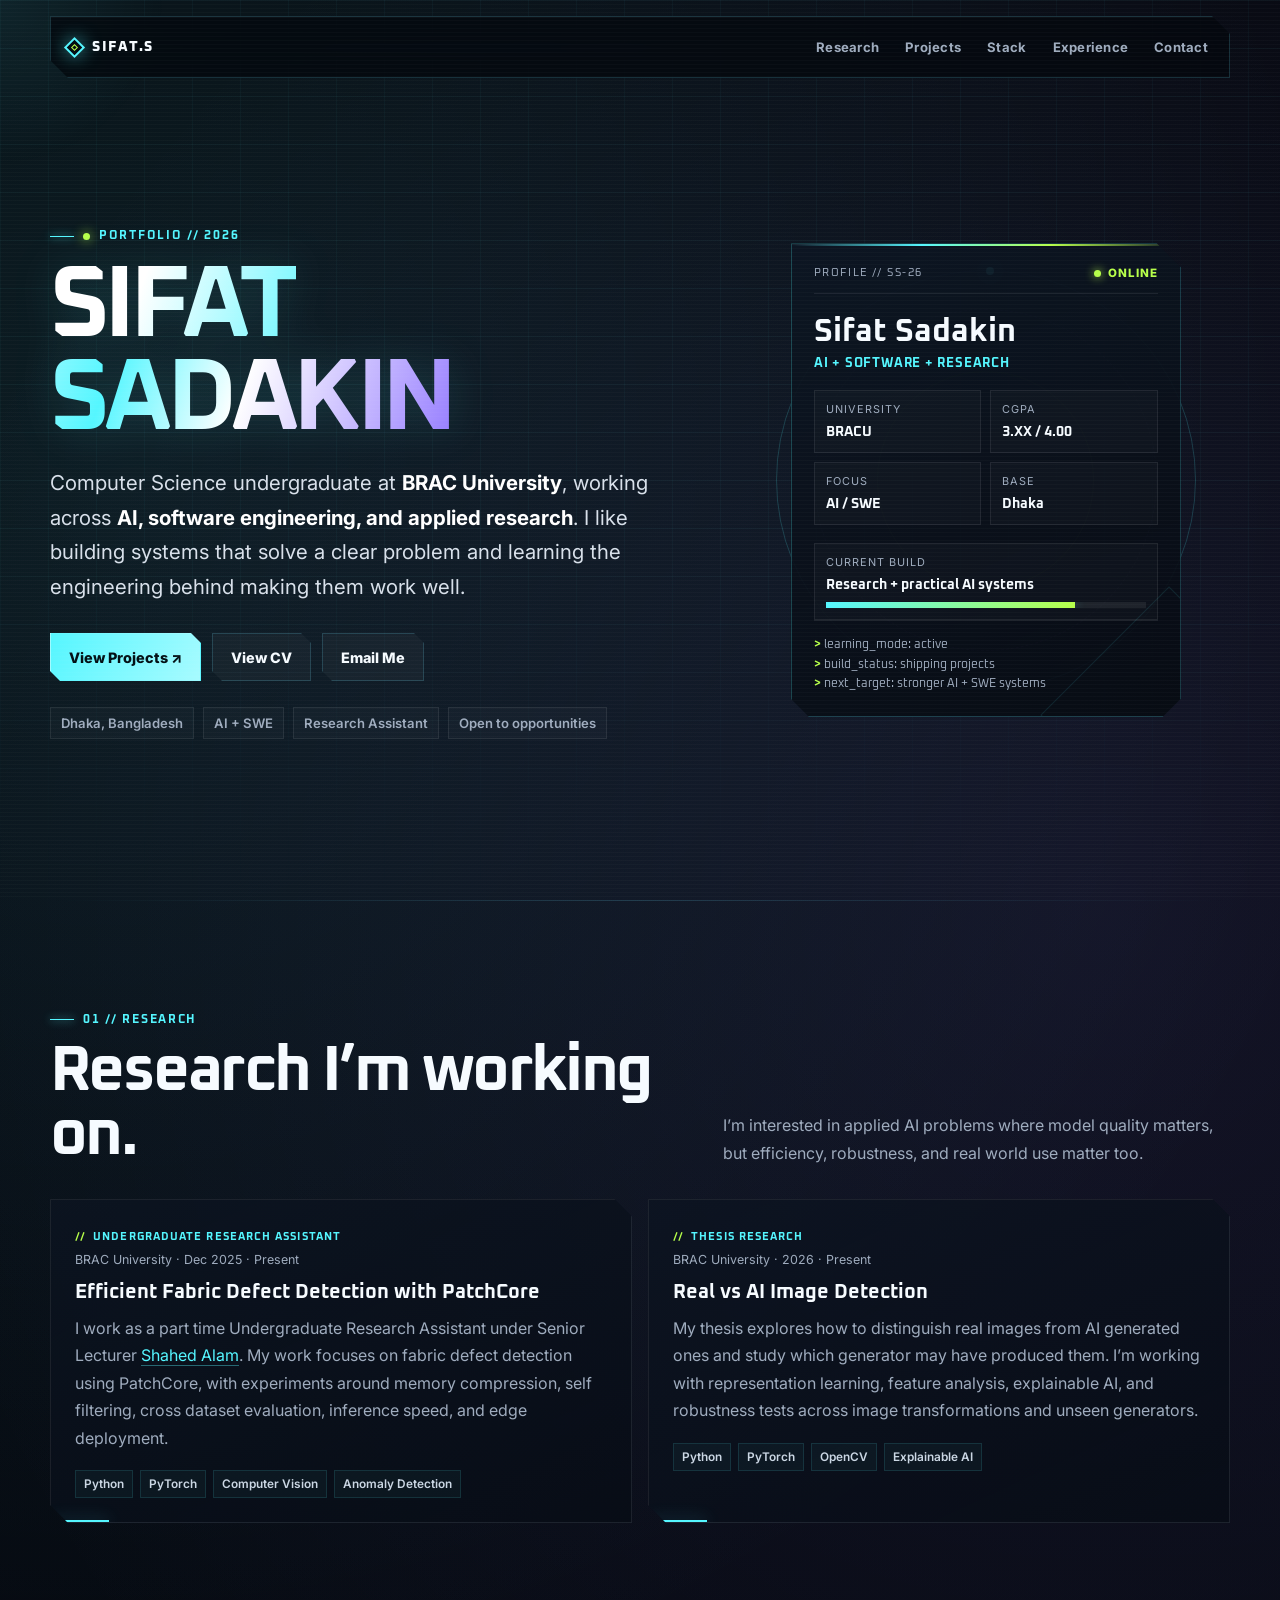
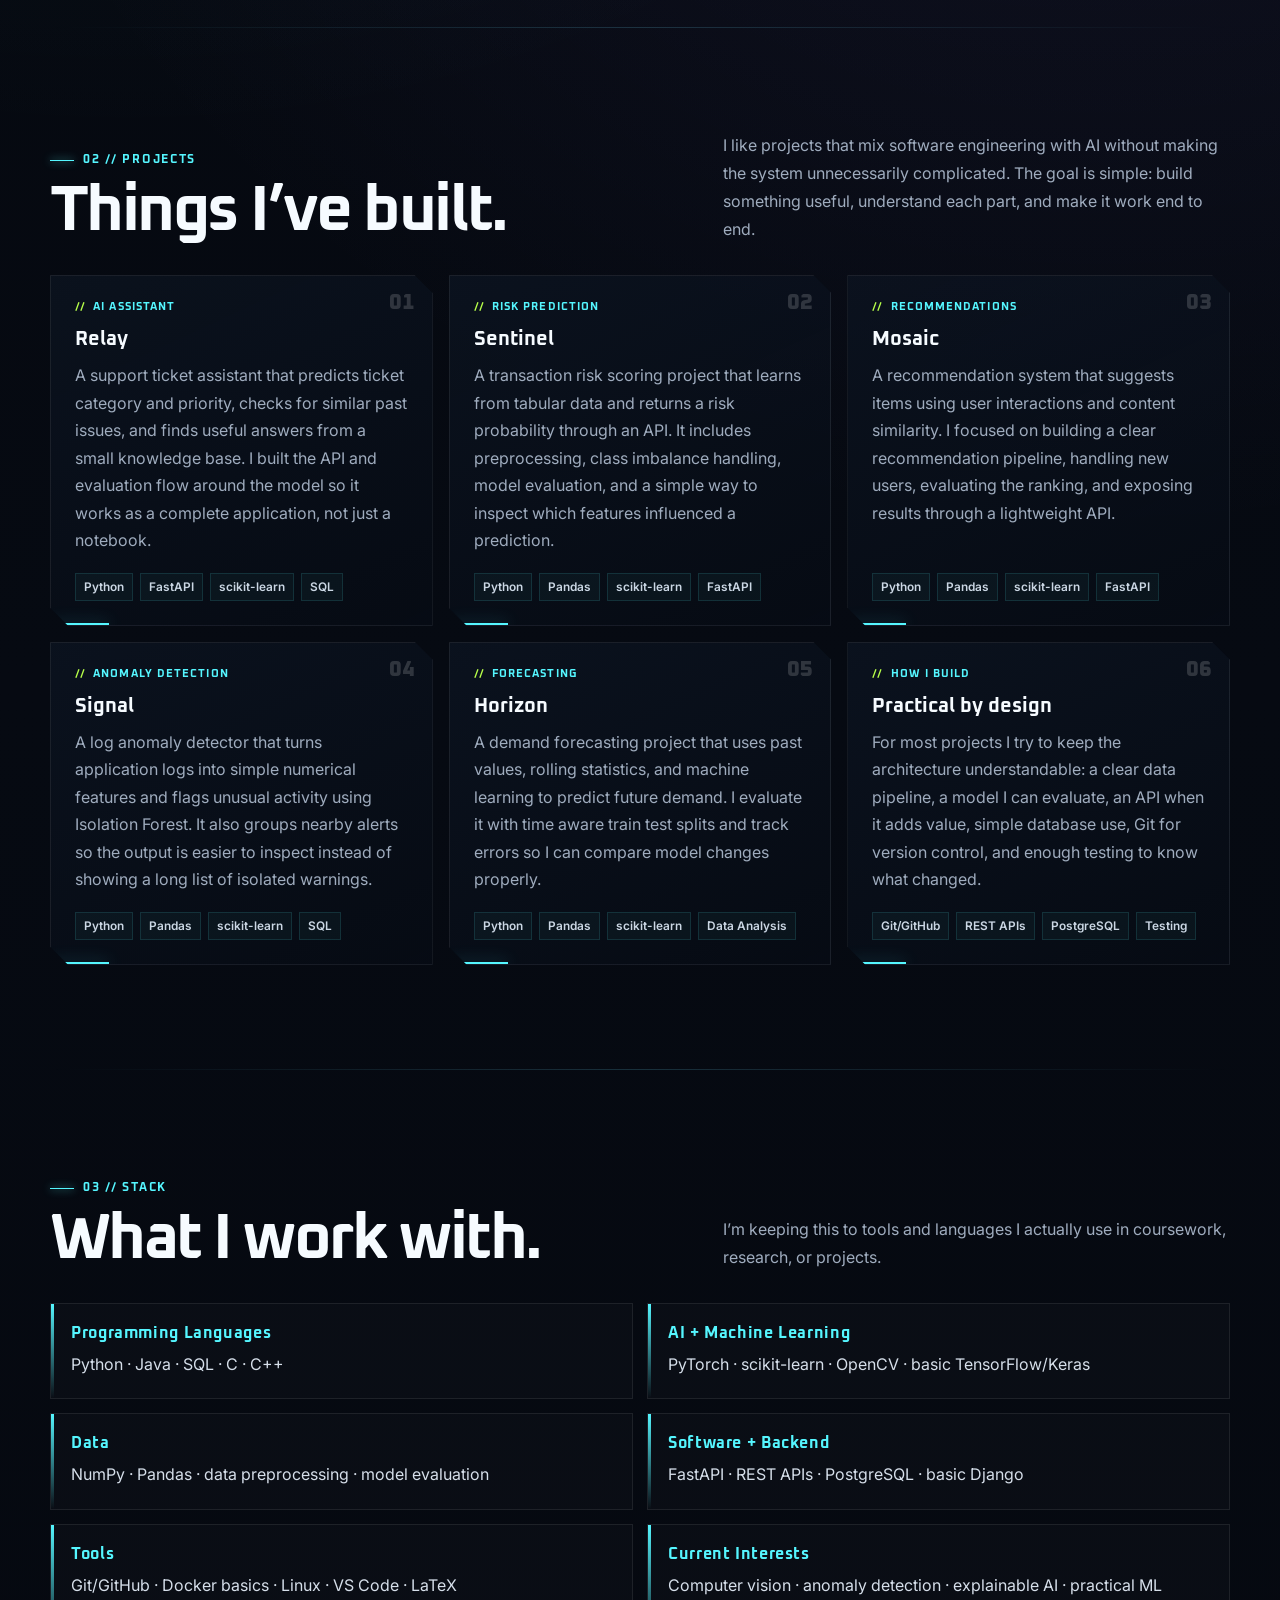
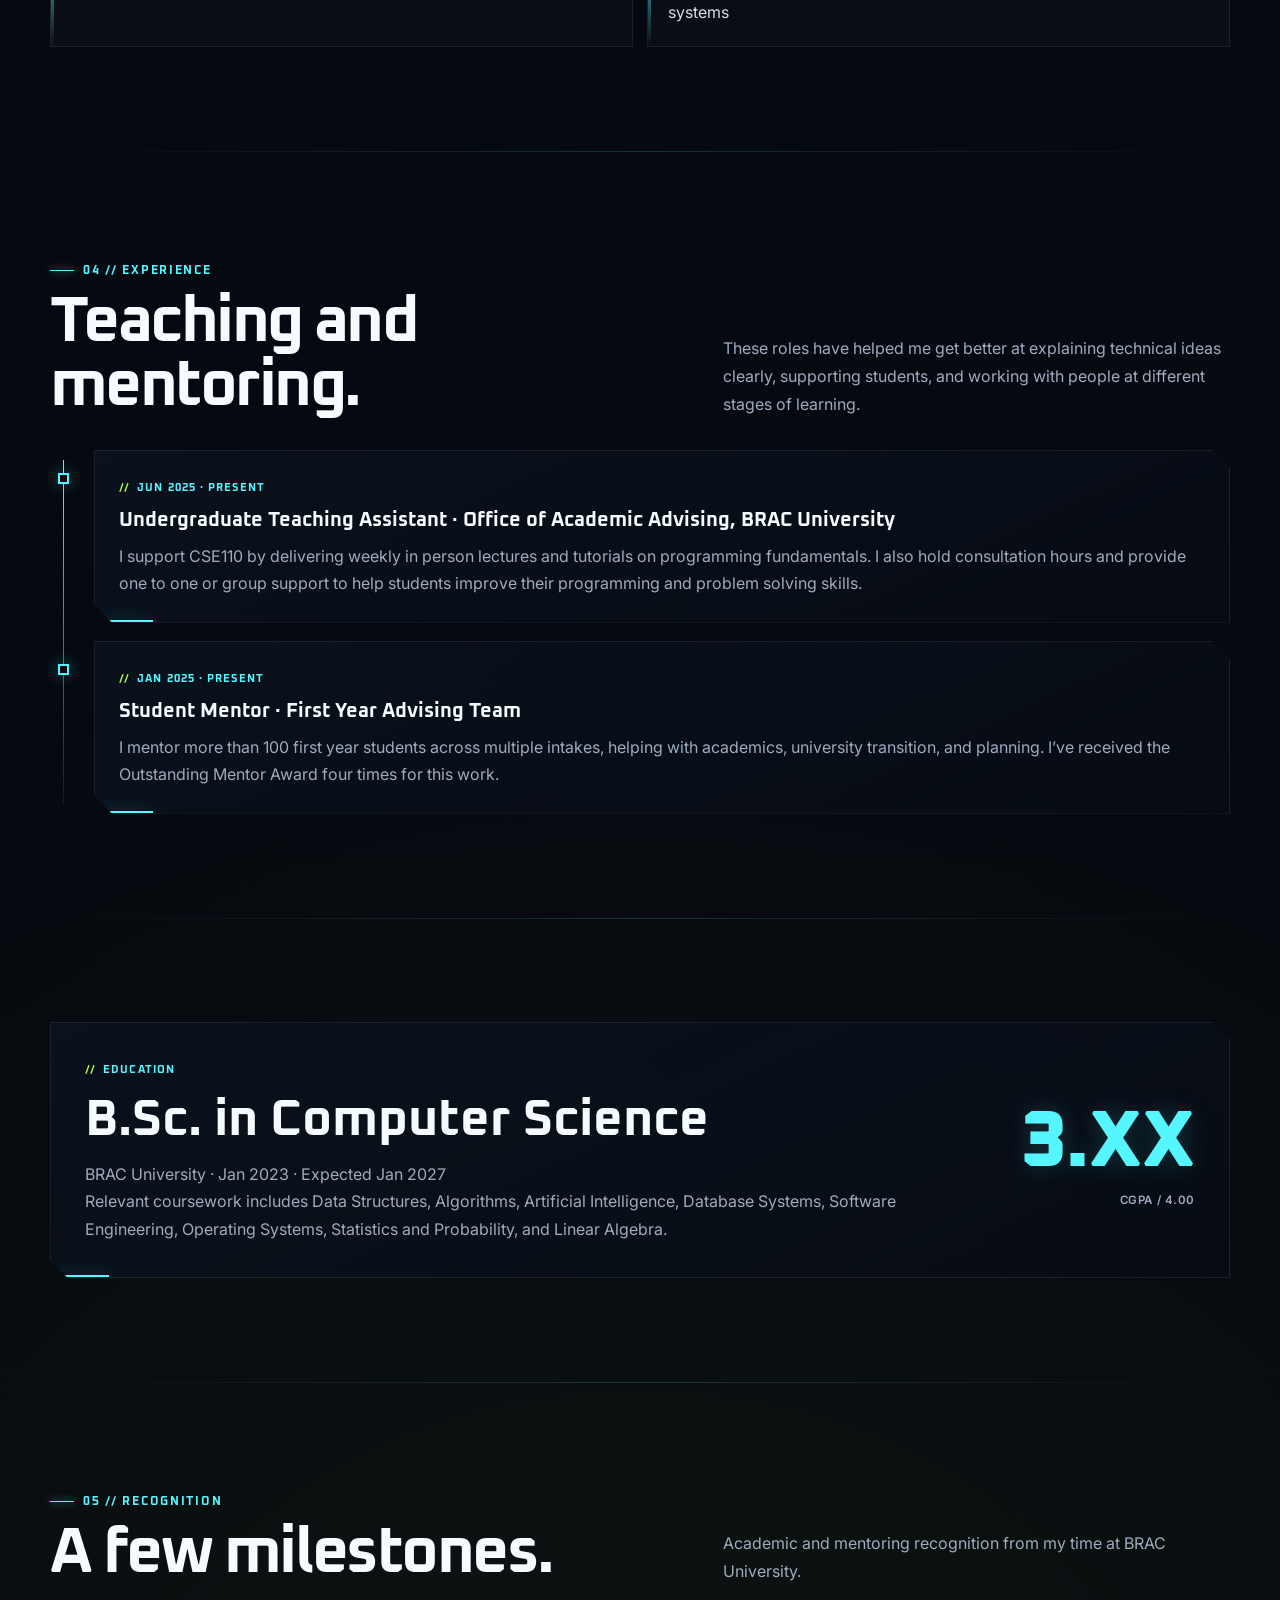
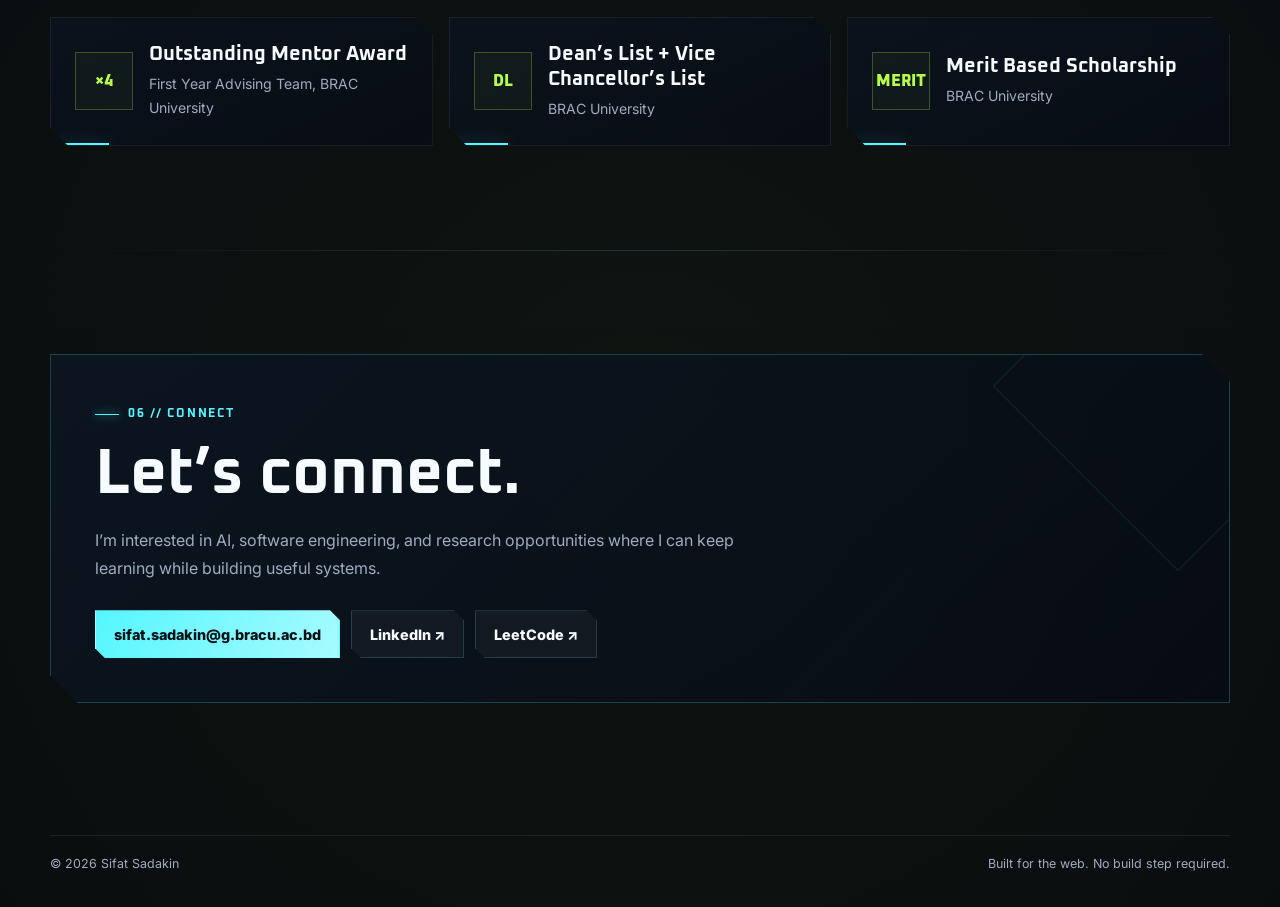
==== commit 040d3592: "Update index.html" ====
--- a/index.html
+++ b/index.html
@@ -310,7 +310,7 @@
             <div class="role">AI + SOFTWARE + RESEARCH</div>
             <div class="hud-grid">
               <div class="hud-cell"><small>University</small><strong>BRACU</strong></div>
-              <div class="hud-cell"><small>CGPA</small><strong>3.72 / 4.00</strong></div>
+              <div class="hud-cell"><small>CGPA</small><strong>3.XX / 4.00</strong></div>
               <div class="hud-cell"><small>Focus</small><strong>AI / SWE</strong></div>
               <div class="hud-cell"><small>Base</small><strong>Dhaka</strong></div>
             </div>
@@ -455,7 +455,7 @@
             <p>BRAC University · Jan 2023 · Expected Jan 2027</p>
             <p class="muted">Relevant coursework includes Data Structures, Algorithms, Artificial Intelligence, Database Systems, Software Engineering, Operating Systems, Statistics and Probability, and Linear Algebra.</p>
           </div>
-          <div class="edu-number">3.72<small>CGPA / 4.00</small></div>
+          <div class="edu-number">3.XX<small>CGPA / 4.00</small></div>
         </div>
       </div>
     </section>
